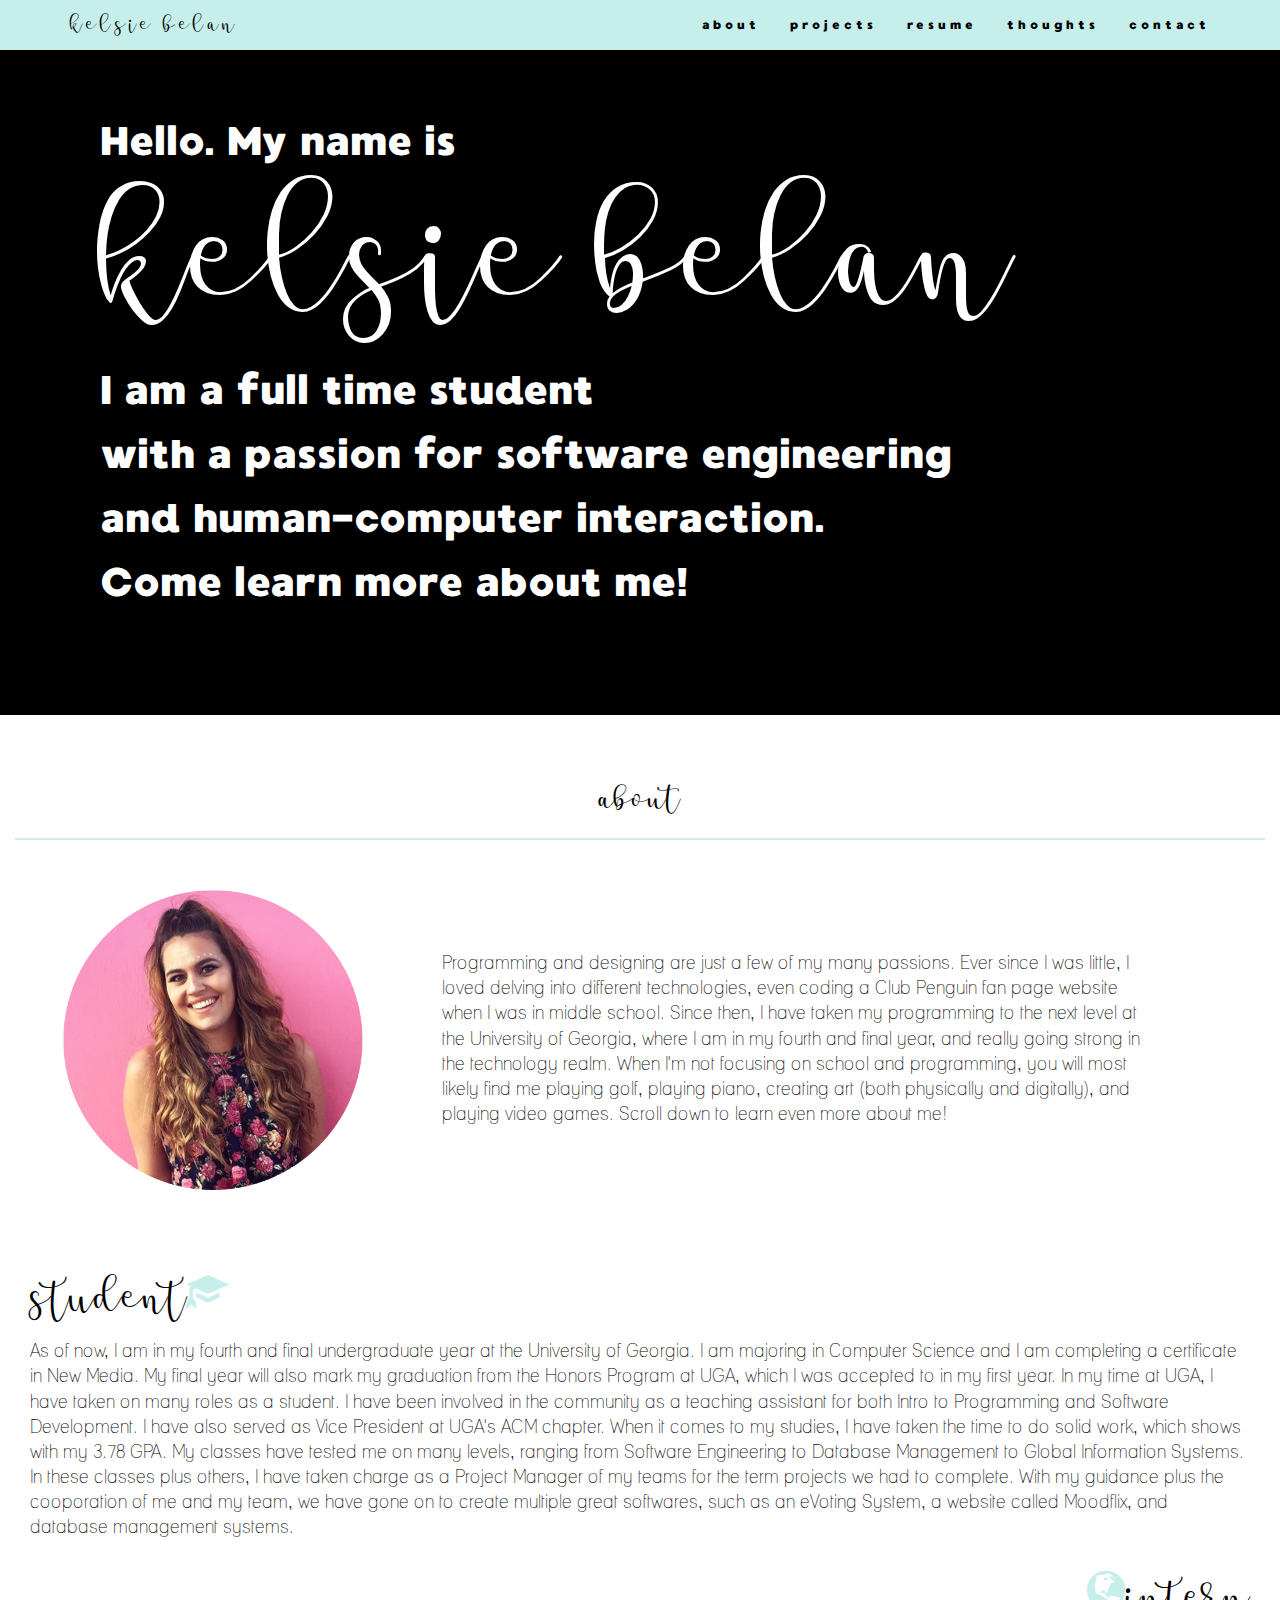
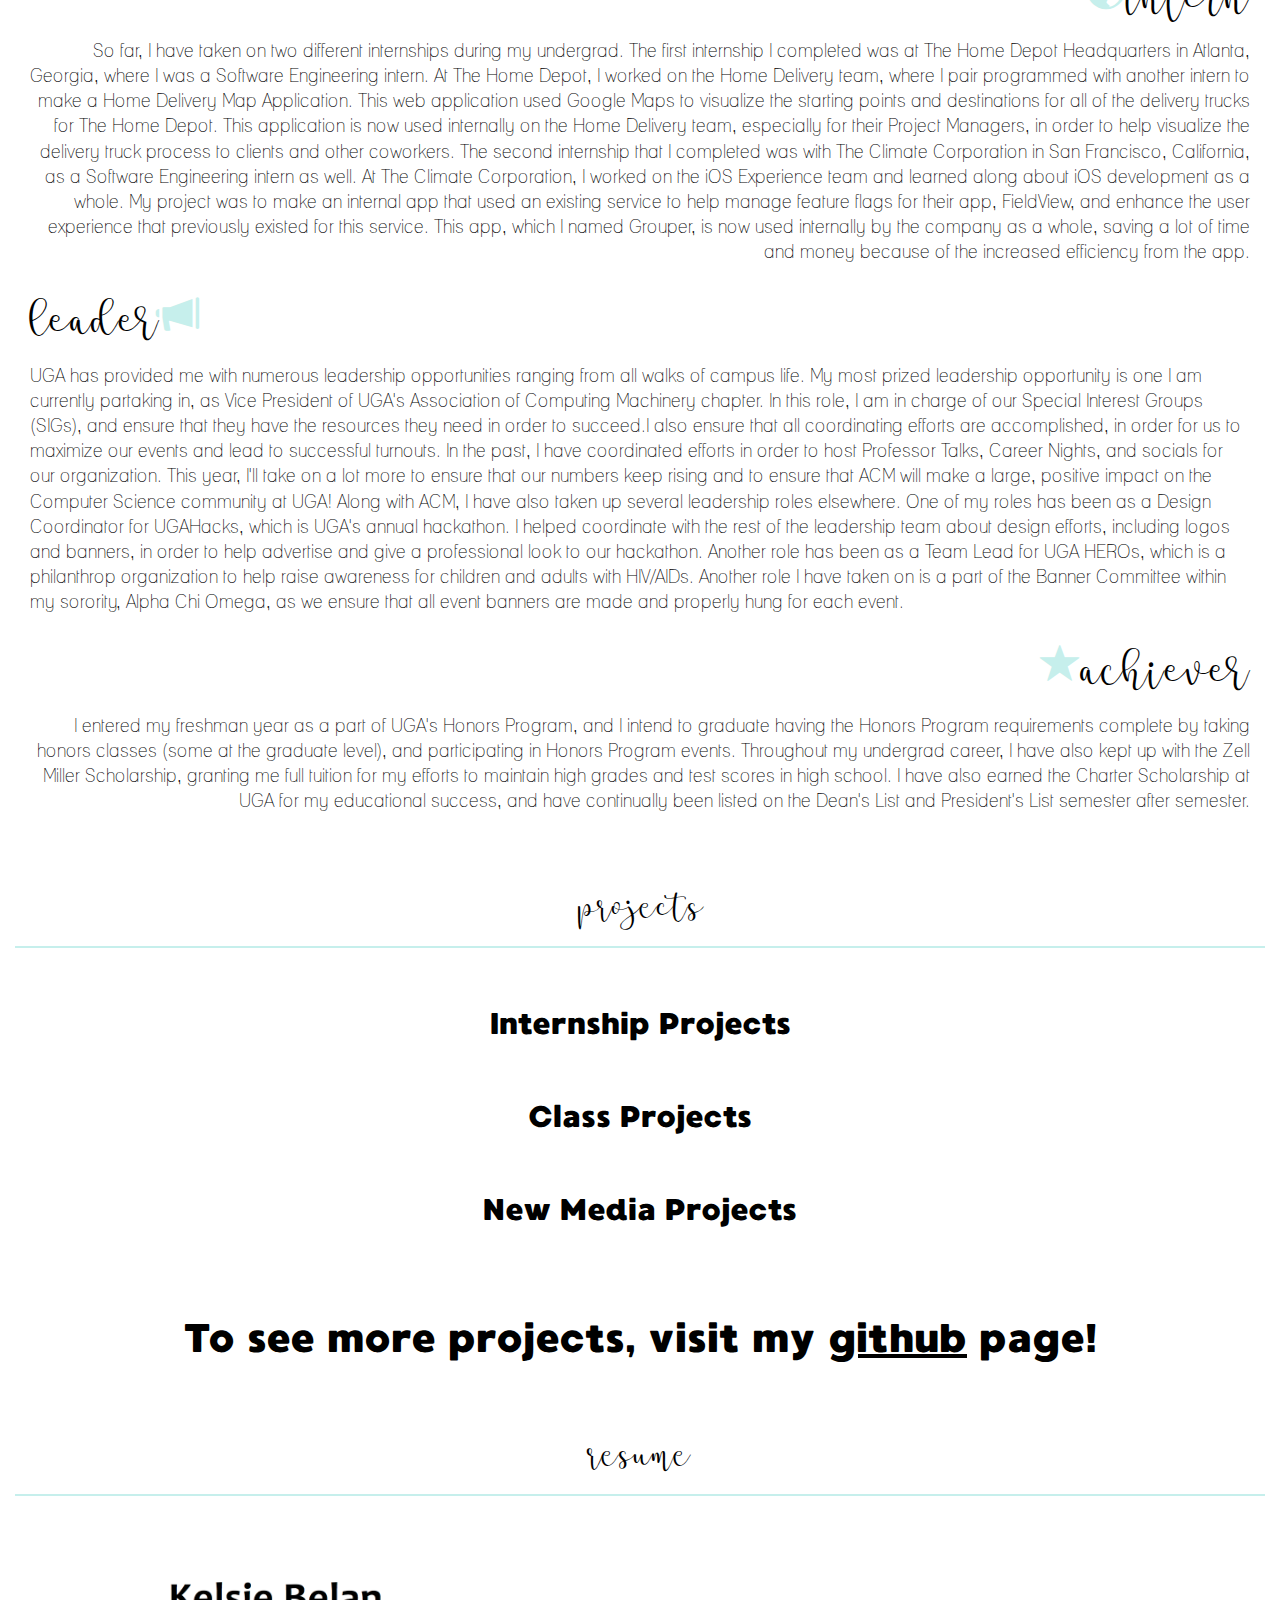
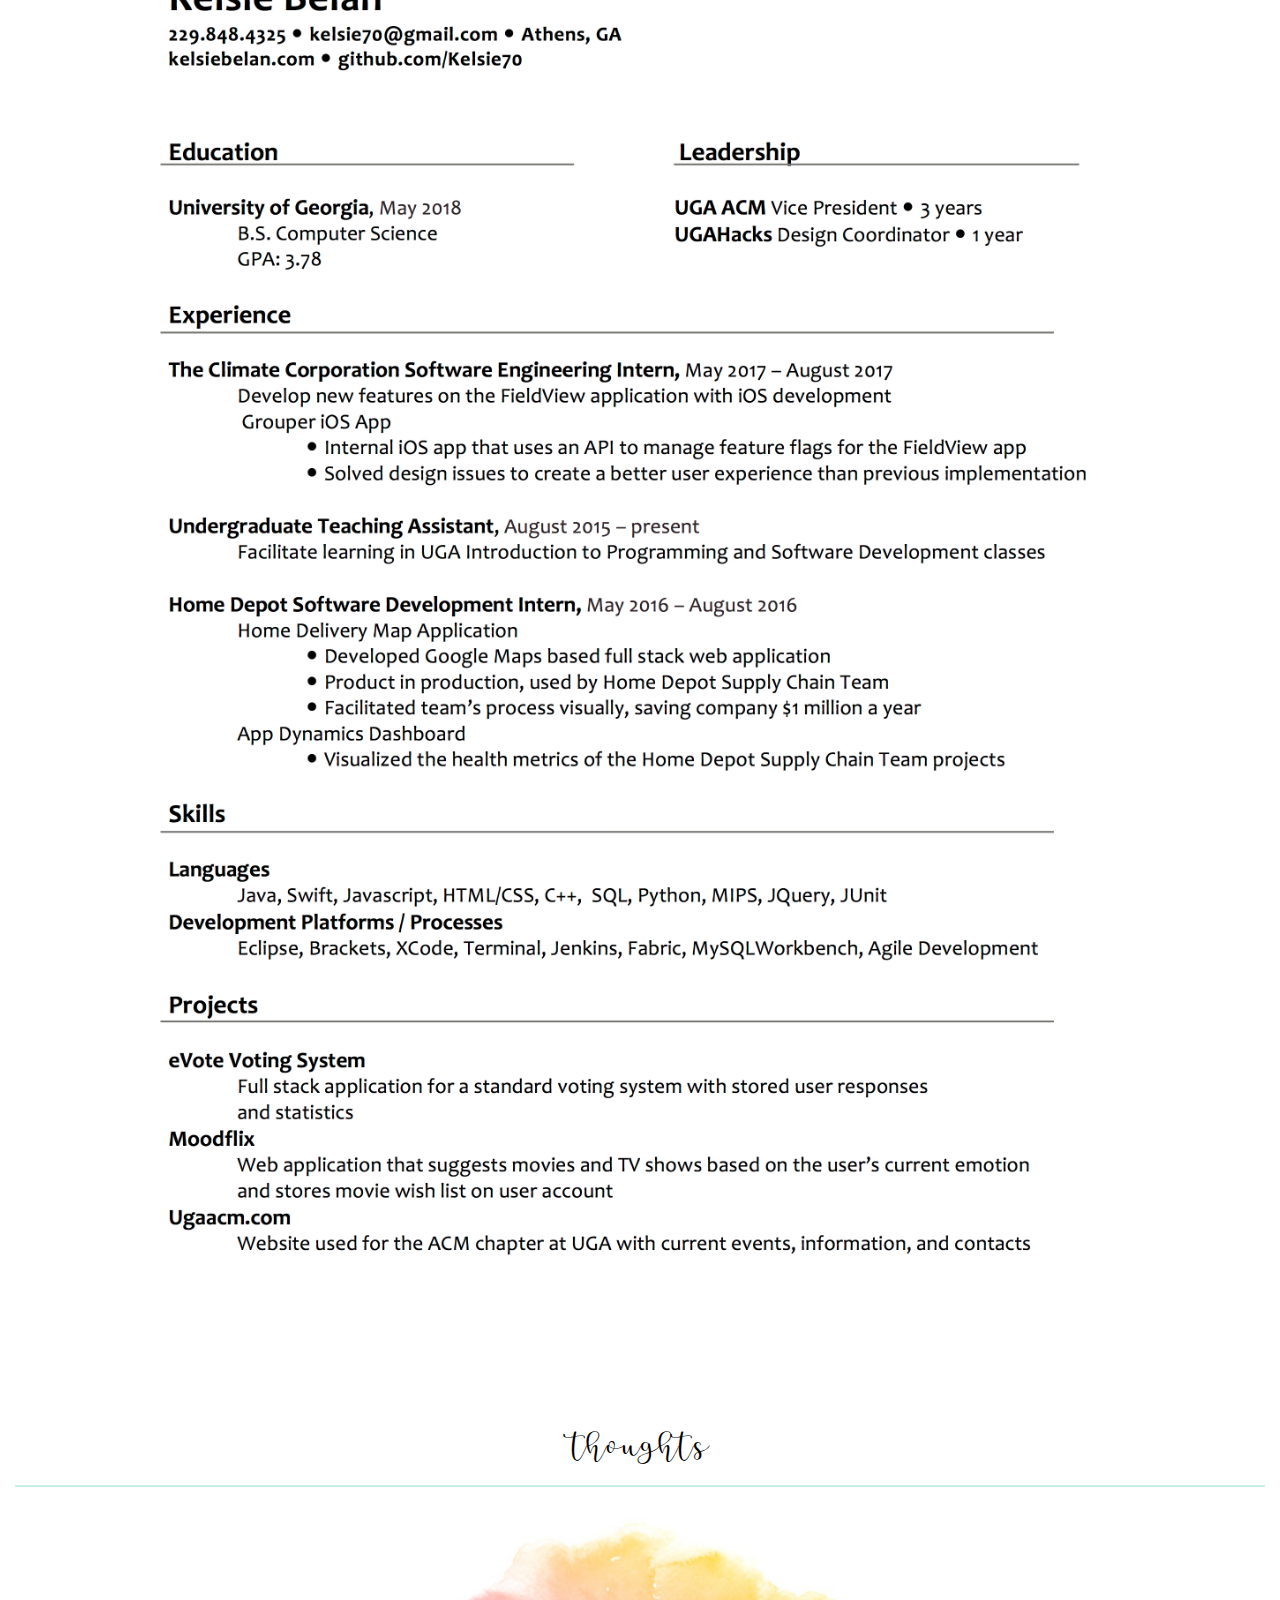
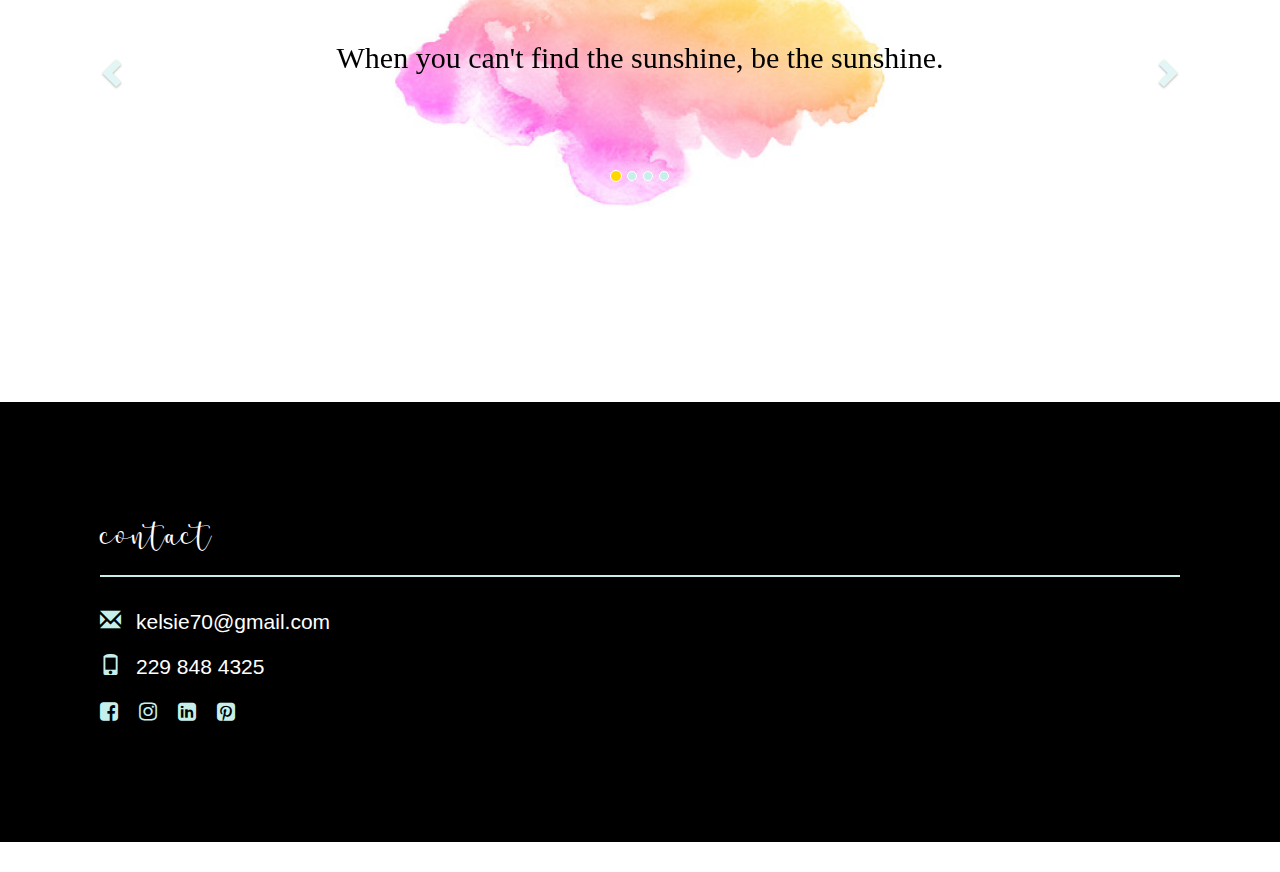
==== index.html @ 8c42f1e5 "updated website with new media info and new fonts" ====
<!DOCTYPE html>
<html lang="en">
    
<head>
    <title>Kelsie Belan</title>
    <meta charset="utf-8">
    <meta name="viewport" content="width=device-width, initial-scale=1">
    <link rel="stylesheet" href="https://maxcdn.bootstrapcdn.com/bootstrap/3.3.7/css/bootstrap.min.css">
    <link rel="stylesheet" type="text/css" href="style.css">
    <script src="https://ajax.googleapis.com/ajax/libs/jquery/1.12.4/jquery.min.js"></script>
    <script src="https://maxcdn.bootstrapcdn.com/bootstrap/3.3.7/js/bootstrap.min.js"></script>
    <link rel="stylesheet" href="https://cdnjs.cloudflare.com/ajax/libs/font-awesome/4.7.0/css/font-awesome.min.css">

</head>
    
<body id="myPage" data-spy="scroll" data-target=".navbar" data-offset="60">
     
<nav class="navbar navbar-default navbar-fixed-top">
  <div class="container">
    <div class="navbar-header">
      <button type="button" class="navbar-toggle" data-toggle="collapse" data-target="#myNavbar">
        <span class="icon-bar"></span>
        <span class="icon-bar"></span>
        <span class="icon-bar"></span> 
      </button>
      <a class="navbar-brand" href="#">Kelsie Belan</a>
    </div>
    <div class="collapse navbar-collapse" id="myNavbar">
      <ul class="nav navbar-nav navbar-right">
        <li><a href="#about">about</a></li>
        <li><a href="#projects">projects</a></li>
        <li><a href="#resume">resume</a></li>
        <li><a href="#thoughts">thoughts</a></li>
        <li><a href="#contact">contact</a></li>
      </ul>
    </div>
  </div>
</nav>

<div class="jumbotron slideanim">
    <h3>Hello. My name is</h3>
    <h1><span class="stea-name">Kelsie Belan</span></h1>
    <h3>I am a full time student</h3> 
    <h3>with a passion for <span class="gold-ani">software engineering</span></h3>
    <h3>and <span class="gold-ani">human-computer interaction.</span></h3>
    <h3>Come learn more about me!</h3>
</div>
    
    
<div id="about" class="container-fluid text-center">
  <h2>ABOUT</h2>
  <br>
    <div class="row">
        <div class="col-sm-4">
            <img src="kelsiecircle.png" style="width:300px;height:300px;">
        </div>
        <div class="col-sm-7 about" style="padding-top: 50px;">
            <h4>Programming and designing are just a few of my many passions. Ever since I was little, I loved delving into different technologies, even coding a Club Penguin fan page 
            website when I was in middle school. Since then, I have taken my programming to the next
            level at the University of Georgia, where I am in my fourth and final year, and really
            going strong in the technology realm. When I'm not focusing on school and programming, you
            will most likely find me playing golf, playing piano, creating art (both physically and
            digitally), and playing video games. Scroll down to learn even more about me!</h4>
        </div>
    </div>
    
    <br><br><br>
    
  <div class="row">
      <div class="about-titlel">student<span class="glyphicon glyphicon-education about-icon"></span></div>
        <div class="paddingl"><h4>As of now, I am in my fourth and final undergraduate year at the University of Georgia. I am majoring in Computer Science and I am completing a certificate in New Media. My final year will also mark my graduation from the Honors Program at UGA, which I was accepted to in my first year. In my time at UGA, I have taken on many roles as a student. I have been involved in the community as a teaching assistant for both Intro to Programming and Software Development. I have also served as Vice President at UGA's ACM chapter. When it comes to my studies, I have taken the time to do solid work, which shows with my 3.78 GPA. My classes have tested me on many levels, ranging from Software Engineering to Database Management to Global Information Systems. In these classes plus others, I have taken charge as a Project Manager of my teams for the term projects we had to complete. With my guidance plus the cooporation of me and my team, we have gone on to create multiple great softwares, such as an eVoting System, a website called Moodflix, and database management systems.</h4></div>
    </div>
    
    <div class="row">
      <div class="about-titler"><span class="glyphicon glyphicon-globe about-icon"></span>intern</div>
        <div class="paddingr"><h4>So far, I have taken on two different internships during my undergrad. The first internship I completed was at The Home Depot Headquarters in Atlanta, Georgia, where I was a Software Engineering intern. At The Home Depot, I worked on the Home Delivery team, where I pair programmed with another intern to make a Home Delivery Map Application. This web application used Google Maps to visualize the starting points and destinations for all of the delivery trucks for The Home Depot. This application is now used internally on the Home Delivery team, especially for their Project Managers, in order to help visualize the delivery truck process to clients and other coworkers.
        The second internship that I completed was with The Climate Corporation in San Francisco, California, as a Software Engineering intern as well. At The Climate Corporation, I worked on the iOS Experience team and learned along about iOS development as a whole. My project was to make an internal app that used an existing service to help manage feature flags for their app, FieldView, and enhance the user experience that previously existed for this service. This app, which I named Grouper, is now used internally by the company as a whole, saving a lot of time and money because of the increased efficiency from the app.</h4></div>
    </div>
    
    <div class="row">
      <div class="about-titlel">leader<span class="glyphicon glyphicon-bullhorn about-icon"></span></div>
        <div class="paddingl"><h4>UGA has provided me with numerous leadership opportunities ranging from all walks of campus life. My most prized leadership opportunity is one I am currently partaking in, as Vice President of UGA's Association of Computing Machinery chapter. In this role, I am in charge of our Special Interest Groups (SIGs), and ensure that they have the resources they need in order to succeed.I also ensure that all coordinating efforts are accomplished, in order for us to maximize our events and lead to successful turnouts. In the past, I have coordinated efforts in order to host Professor Talks, Career Nights, and socials for our organization. This year, I'll take on a lot more to ensure that our numbers keep rising and to ensure that ACM will make a large, positive impact on the Computer Science community at UGA! Along with ACM, I have also taken up several leadership roles elsewhere. One of my roles has been as a Design Coordinator for UGAHacks, which is UGA's annual hackathon. I helped coordinate with the rest of the leadership team about design efforts, including logos and banners, in order to help advertise and give a professional look to our hackathon. Another role has been as a Team Lead for UGA HEROs, which is a philanthrop organization to help raise awareness for children and adults with HIV/AIDs. Another role I have taken on is a part of the Banner Committee within my sorority, Alpha Chi Omega, as we ensure that all event banners are made and properly hung for each event. </h4></div>
    </div>
    
    <div class="row">
      <div class="about-titler"><span class="glyphicon glyphicon-star about-icon"></span>achiever</div>
        <div class="paddingr"><h4>I entered my freshman year as a part of UGA's Honors Program, and I intend to graduate having the Honors Program requirements complete by taking honors classes (some at the graduate level), and participating in Honors Program events. Throughout my undergrad career, I have also kept up with the Zell Miller Scholarship, granting me full tuition for my efforts to maintain high grades and test scores in high school. I have also earned the Charter Scholarship at UGA for my educational success, and have continually been listed on the Dean's List and President's List semester after semester.</h4></div>
    </div>
    
</div>
    
<div id="projects" class = "container-fluid text-center">
    <h2>PROJECTS</h2>
    <br>
    <details>
        <summary>Internship Projects</summary>
        
        <div class="row">
            <div class="col-sm-4">
                <img src="groupercircle.png" style="width:300px;height:300px;">
            </div>
            <div class="col-sm-7 about">
                <h3>Grouper</h3>
                <h4>Grouper is an iOS app I created for my internship at The Climate Corporation. I built this app from scratch using Swift and an internal API used within Climate in order to manage feature flags for Climate's app, FieldView. The purpose of this app was to make it easier to manage feature flags with the implementation of a better user experience. Lots of design decisions were made, and I learned a lot about iOS programming and UX design decisions along the way. At the end of my internship, I was able to run Grouper through Fabric and out to production as a downloadable app. Because of this, Grouper is now used internally by the company in order to more easily manage feature flags, saving time and money because of this more efficent process.</h4>
            </div>
        </div>
        <br><br>
        
        <div class="row">
            <div class="col-sm-4">
                <img src="homedepot.png" style="width:300px;height:300px;">
            </div>
            <div class="col-sm-7 about">
                <h3>Home Delivery Map Application</h3>
                <h4>The Home Delivery Map Application is a web app that I made during my internship at The Home Depot. This web application used Google Maps to visualize the starting points and destinations for all of the delivery trucks for The Home Depot. The visualization allowed users to see the routes that the trucks were taking, as well as more information about the certain routes when the user hovered over the beginning mark, the route line, or the destination pin. The user was also able to filter out the routes using drop down menus at the top of the application in order to see only the routes that they want. This application is now in production and used internally on the Home Delivery team, especially for their Project Managers, in order to help visualize the delivery truck process to clients and other coworkers.</h4>
            </div>
        </div>
        </details>
    <details>
        <summary>Class Projects</summary>
        
        <div class="row">
            <div class="col-sm-4">
                <img src="heartemoji.png" style="width:300px;height:300px;">
            </div>
        <div class="col-sm-7 about">
            <h3>Moodflix</h3>
            <h4>Moodflix is a web application I created in my Global Information Systems class at UGA. Given a team, we were required to complete a term project that involved some sort of crowdsourcing. As a group, we came up with Moodflix. Moodflix allows the user to type in any movie to "Moodify" it, which then returns a percentage of emotions felt by watchers of the movie. For instance, Toy Story 3 may have 40% sad emotions and 50% happy emotions, and less than 5% disgusted emotions, along with other emotions. We took these emotional responses that we obtained and graphed them by their percentage, next to an emoji representing the emotion, in order to present the data in a clean, easily understandable way. In order to accomplish this, we used the Twitter, NYT Movie Reviews, and IBM Watson APIs in order to crowdsource information from tweets and movie reviews relating to the movie, and insert the text into the IBM Watson API that was able to give us feedback on the percentage of emotions felt in response to the movies by real people.</h4></div>
        </div>
        <br><br>
        
        <div class="row">
            <div class="col-sm-4">
                <img src="acmlogo.png" style="width:300px;height:300px;">
            </div>
            <div class="col-sm-7 about">
                <h3><a href="http://ugaacm.com/" class="link-ani">UGAACM.com</a></h3>
                <h4>As a part of my leadership with the Associaton of Computing Machinery at UGA, I took it upon myself to create a website for our chapter in order for students to have easy access to all of our events. On this website, a student would be able to see our upcoming events on the calendar, subscribe to our email, see when our Special Interest Groups meet, and more!</h4>
            </div>
        </div>
        <br><br>
        <div class="row">
            <div class="col-sm-4">
                <img src="votingcircle.png" style="width:300px;height:300px;">
            </div>
            <div class="col-sm-7 about">
                <h3>eVote System</h3>
                <h4>In my Software Engineering class, our term project was to create an eVote System that utilized a number of Computer Science concepts: servlets, databases, cookies, and more. Our system was designed to allow a user to sign up as either a voter or an elections officer (with the right credentials), and keep track of each user and their persisting data. A voter was allowed to create and log into his or her account, and see the upcoming polls and elections, and which ones they were allowed to vote on, given the date and their zip code. If these fell in order, the voter was allowed to vote on the given ballot, and see real-time results from every voter who voted on the ballot. As for the elections officers, the system was designed to allow them to log in and create ballots, including polls and elections, and set the date they want the ballot to start and finish, as well as what zip code the ballot will be available for. This information was designed to be updated in real time, so when the elections officer finishes creating the ballot, the voter can see the upcoming ballot on their end.</h4></div>
        </div>
    </details>
    <details>
        <summary>New Media Projects</summary>
        
        <div class="row">
            <div class="col-sm-4">
                <img src="thegeorgiaway.png" style="width:300px;height:300px;">
            </div>
            <div class="col-sm-7 about">
                <h3>The Georgia Way</h3>
                <h4>In my New Media Capstone class, I formed a team with four of my peers, and were assigned a client: The UGA Athletic Association. The UGAAA wanted an app that would encapsulate the mission of The Georgia Way. This mission is the opportunity to provide resources and information to past, present, and future collegiate athletes to prepare them for a life after athletics. The Georgia Way app is a multipurpose platform designed for student athletes to connect with alumni through The Georgia Way Network, access academic resources through opportunity forms and tutoring sign-ups, and more. Find out more at <a href="http://thegeorgiaway.mynmi.net">thegeorgiaway.mynmi.net</a>!</h4></div>
        </div>
        <br><br>
        <div class="row">
            <div class="col-sm-4">
                <img src="lazyday.png" style="width:300px;height:300px;">
            </div>
            <div class="col-sm-7 about">
                <h3>Lazy Day App</h3>
                <h4>In my Rich Media Production class, I designed an app called Lazy Day. This app allows users to find ideas to plan around having a lazy day. This includes resources to find movies to watch, food delivery services, Pinterest ideas, and shopping. Find out more <a href="https://www.youtube.com/watch?v=9IfYgPBlFjc">here</a>!</h4></div>
        </div>
    </details>
    
    
    
    <br><br>
    <h3>To see more projects, visit my <a href="https://github.com/Kelsie70" class="link-ani">github</a> page!</h3>
</div>
    
<div id="resume" class= "container-fluid text-center">
    <h2>RESUME</h2>
    <img src="resume.png" style="width:90%;">
</div>
    
<div id="thoughts" class = "container-fluid text-center">
    <h2>THOUGHTS</h2>
   <div id="text-carousel" class="carousel slide" data-ride="carousel">
    
    <div class="row">
        <div class="col-xs-offset-3 col-xs-6">
            <div class="carousel-inner">
                <div class="item active">
                    <div class="carousel-content">
                        <div>
                            <p>When you can't find the sunshine, be the sunshine.</p>
                        </div>
                    </div>
                </div>
                <div class="item">
                    <div class="carousel-content">
                        <div>
                            <p>Be silly. Be honest. Be kind.</p>
                            <p>- Raplh Waldo Emerson</p>
                        </div>
                    </div>
                </div>
                <div class="item">
                    <div class="carousel-content">
                        <div>         
                            <p>Do something today that your future self will thank you for.</p>
                        </div>
                    </div>
                </div>
                <div class="item">
                    <div class="carousel-content">
                        <div>    
                            <p>Do it with passion</p>
                            <p>or not at all.</p>
                        </div>
                    </div>
                </div>
            </div>
        </div>
    </div>
       
    <a class="left carousel-control" href="#text-carousel" data-slide="prev">
    <span class="glyphicon glyphicon-chevron-left"></span>
  </a>
 <a class="right carousel-control" href="#text-carousel" data-slide="next">
    <span class="glyphicon glyphicon-chevron-right"></span>
  </a>
<ol class="carousel-indicators">
    <li data-target="#text-carousel" data-slide-to="0" class="active"></li>
    <li data-target="#text-carousel" data-slide-to="1"></li>
    <li data-target="#text-carousel" data-slide-to="2"></li>
    <li data-target="#text-carousel" data-slide-to="2"></li>
  </ol>
</div>
</div>

  <!-- SnapWidget -->
    <div style="text-align: center">
<script src="https://snapwidget.com/js/snapwidget.js"></script>
<iframe src="https://snapwidget.com/embed/427097" class="snapwidget-widget" allowTransparency="true" frameborder="0" scrolling="no" style="border:none; overflow:hidden; width:80%;"></iframe>
        </div>
    
<div id="contact" class = "jumbotron">
    
    <h2>CONTACT</h2>
    <br>
    <p><span class="glyphicon glyphicon-envelope contact-icon"></span>kelsie70@gmail.com</p>
    <p><span class="glyphicon glyphicon glyphicon-phone contact-icon"></span>229 848 4325</p>
    <p><a href="https://www.facebook.com/kelsie.belan"><span class="fa fa-facebook-square contact-icon" ></span></a>
        <a href="https://www.instagram.com/kelsiebelan/"><span class="fa fa-instagram contact-icon"></span></a>
        <a href="https://www.linkedin.com/in/kelsiebelan/"><span class="fa fa-linkedin-square contact-icon"></span></a>
        <a href="https://www.pinterest.com/kelsie70/"><span class="fa fa-pinterest-square contact-icon"></span></a>
    </p>
    
</div>

</body>
</html>

<script>
$(document).ready(function(){
  // Add smooth scrolling to all links in navbar + footer link
  $(".navbar a, footer a[href='#myPage']").on('click', function(event) {

   // Make sure this.hash has a value before overriding default behavior
  if (this.hash !== "") {

    // Prevent default anchor click behavior
    event.preventDefault();

    // Store hash
    var hash = this.hash;

    // Using jQuery's animate() method to add smooth page scroll
    // The optional number (900) specifies the number of milliseconds it takes to scroll to the specified area
    $('html, body').animate({
      scrollTop: $(hash).offset().top
    }, 900, function(){

      // Add hash (#) to URL when done scrolling (default click behavior)
      window.location.hash = hash;
      });
    } // End if
  });
});
    
 $("span.stea-name").hover(function(){
                $(this).css({"color":"gold"});
               }, 
				
               function () {
                  $(this).css({"color":"white"});
               });
    
    $("span.gold-ani").hover(function(){
                $(this).css({"color":"gold"});
               }, 
				
               function () {
                  $(this).css({"color":"white"});
               });
    
    $("a.link-ani").hover(function(){
                $(this).css({"color":"gold"});
               }, 
				
               function () {
                  $(this).css({"color":"black"});
               });
    
    $("span.contact-icon").hover(function(){
                $(this).css({"color":"gold"});
               }, 
				
               function () {
                  $(this).css({"color":"#c6efec"});
               });
    
    $("span.glyphicon").hover(function(){
                $(this).css({"color":"gold"});
               }, 
				
               function () {
                  $(this).css({"color":"#c6efec"});
               });
</script>
---- style.css ----
h1 {
    font-family: Stea;
}

.stea-name {
    font-size: 150px;
}

.link-ani {
    color: black;
    text-decoration: underline;
}

.about {
    text-align: left;
    line-height: 1.8;
}

.about-titlel {
    font-family: Stea;
    font-size: 40px;
    text-align: left;
    padding-left: 30px;
}

.paddingl {
    padding-left:30px;
    padding-right:30px;
    text-align:left;
}

.about-titler {
    font-family: Stea;
    font-size: 40px;
    text-align: right;
    padding-right: 30px;
}

.paddingr {
    padding-left:30px;
    padding-right:30px;
    text-align:right;
}

h2 {
    font-family: Stea;
    border-bottom: 2px solid #c6efec;
    padding-bottom: 20px;
}

h3 {
    font-family: WaffleSoft;
    font-size: 40px;
}

h4 {
    font-family: LANENAR_;
    line-height: 1.4;
}

h5 {
    font-family: WaffleSoft;
}

@font-face {
    font-family: Stea;
    src: url('Stea Font.otf');
}

@font-face {
    font-family: WaffleSoft;
    src: url('WaffleSoft.otf');
}

@font-face {
    font-family: LANENAR_;
    src: url('LANENAR_.ttf')
}

.navbar-brand {
    font-family: Stea;
    font-size: 20px;
}

.jumbotron {
    background-color: black;
    color: white;
    padding: 100px;
}

.container-fluid {
    background-color: white;
    color: black;
    margin-top: -30px;
    padding-top: 50px;
    padding-bottom: 30px;
}

.row {
    padding-top: 20px;
}

.glyphicon {
    color: #c6efec;
}

.glyphicon-plus-sign {
    font-size: 150px;
    color: #c6efec;
}

.contact-icon {
    margin-right: 15px;
    color: #c6efec;
}

.about-icon {
    
}

.navbar {
    margin-bottom: 0;
    background-color: #c6efec;
    z-index: 9999;
    border: 0;
    font-size: 12px !important;
    line-height: 1.42857143 !important;
    letter-spacing: 4px;
    border-radius: 0;
    color: white
}

.navbar li a, .navbar .navbar-brand {
    color: black !important;
}

.navbar-nav li a:hover, .navbar-nav li.active a {
    color: gold !important;
    background-color: black !important;
}

.navbar-default .navbar-toggle {
    border-color: transparent;
    color: black !important;
}

.navbar-right {
    font-family: WaffleSoft;
}

.carousel-content {
    color: black;
    font-family: cursive;
    font-size: 30px;
    display:inline;
    align-items:center;
    background-color: transparent;
}

.carousel-control.left, .carousel-control.right {
    background-image: none;
}

.carousel-indicators li {
    background-color: #c6efec;
}

.carousel-indicators .active {
    background-color: gold;
}

#text-carousel {
    width: 100%;
    height: 300px;
    padding-top: 100px;
    margin-top: 30px;
    background-image: url(watercolor.jpg);
    background-size: contain;
    background-position: center;
    background-repeat: no-repeat;
}

details summary::-webkit-details-marker {
  color: #c6efec;
  font-size: 100%;
}

summary {
  display: block;
    font-family: WaffleSoft;
    font-size: 30px;
    padding-bottom: 25px;
    padding-top: 25px;
}
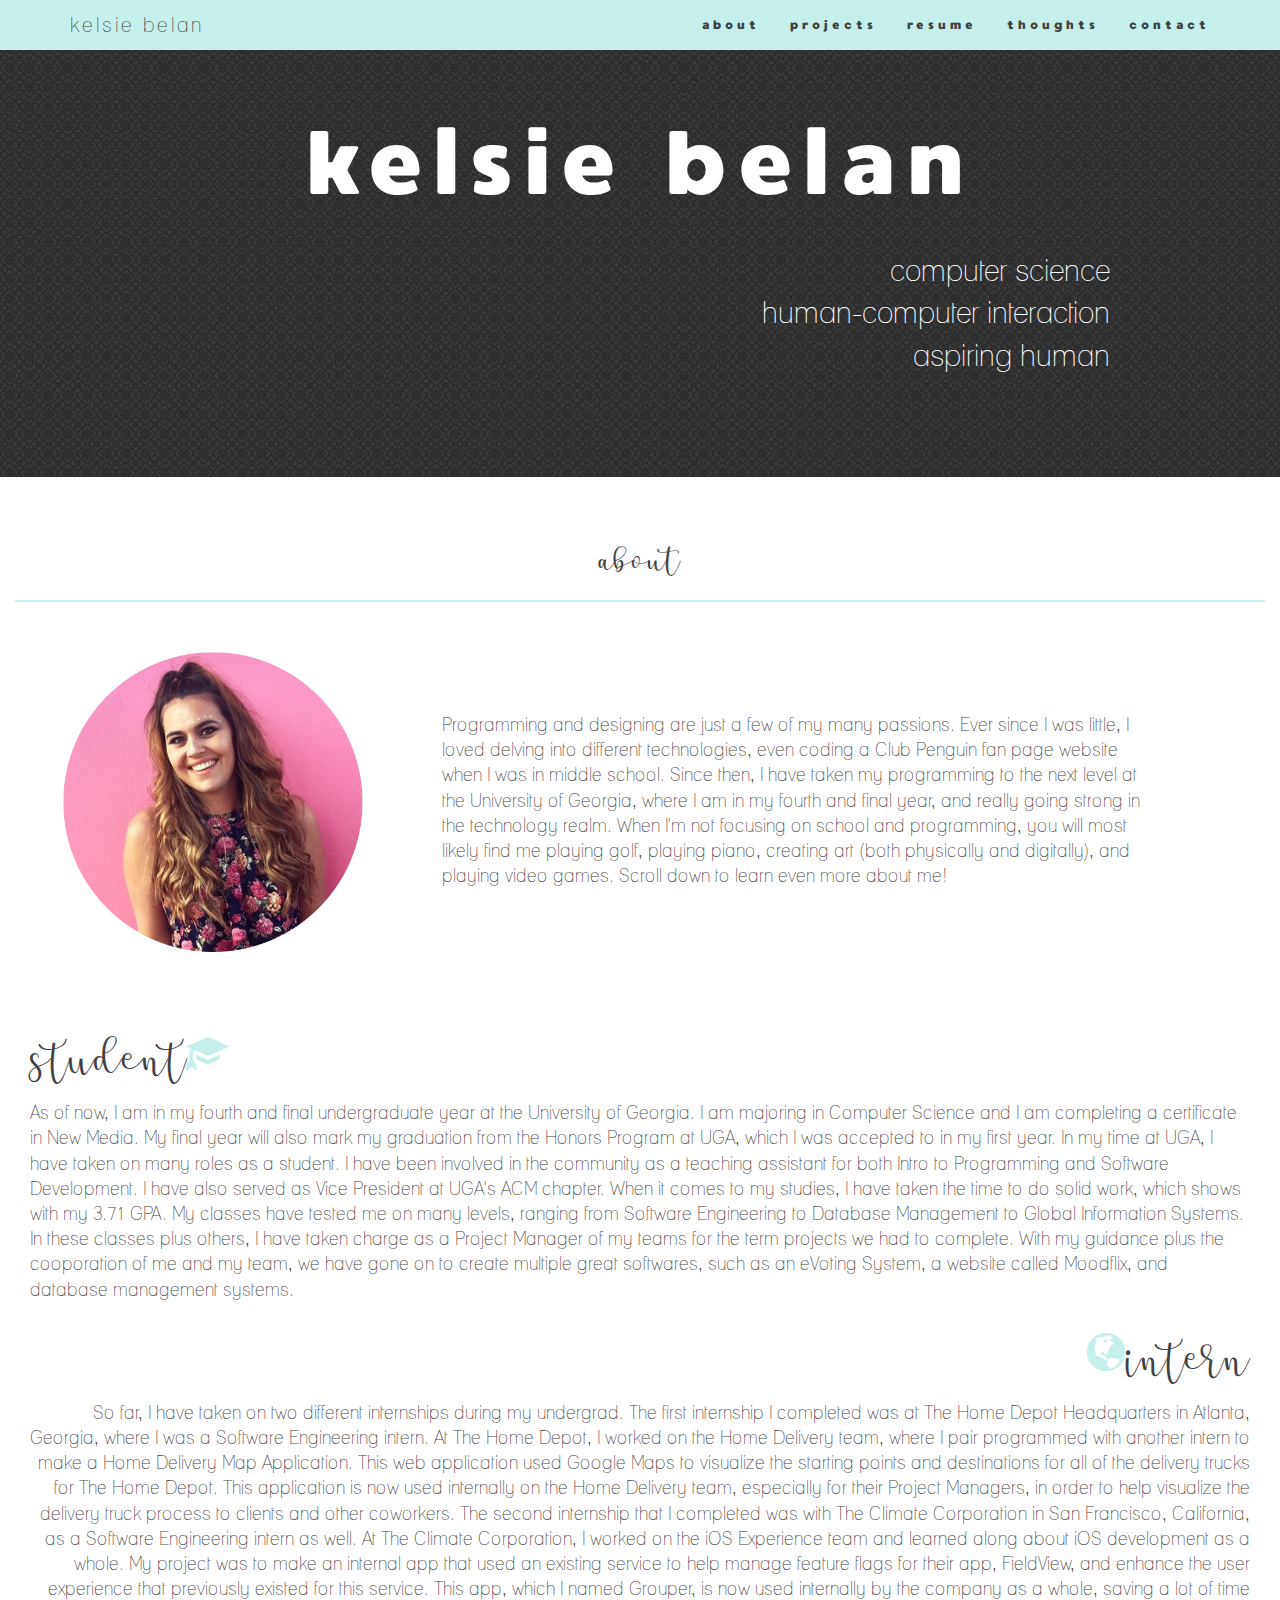
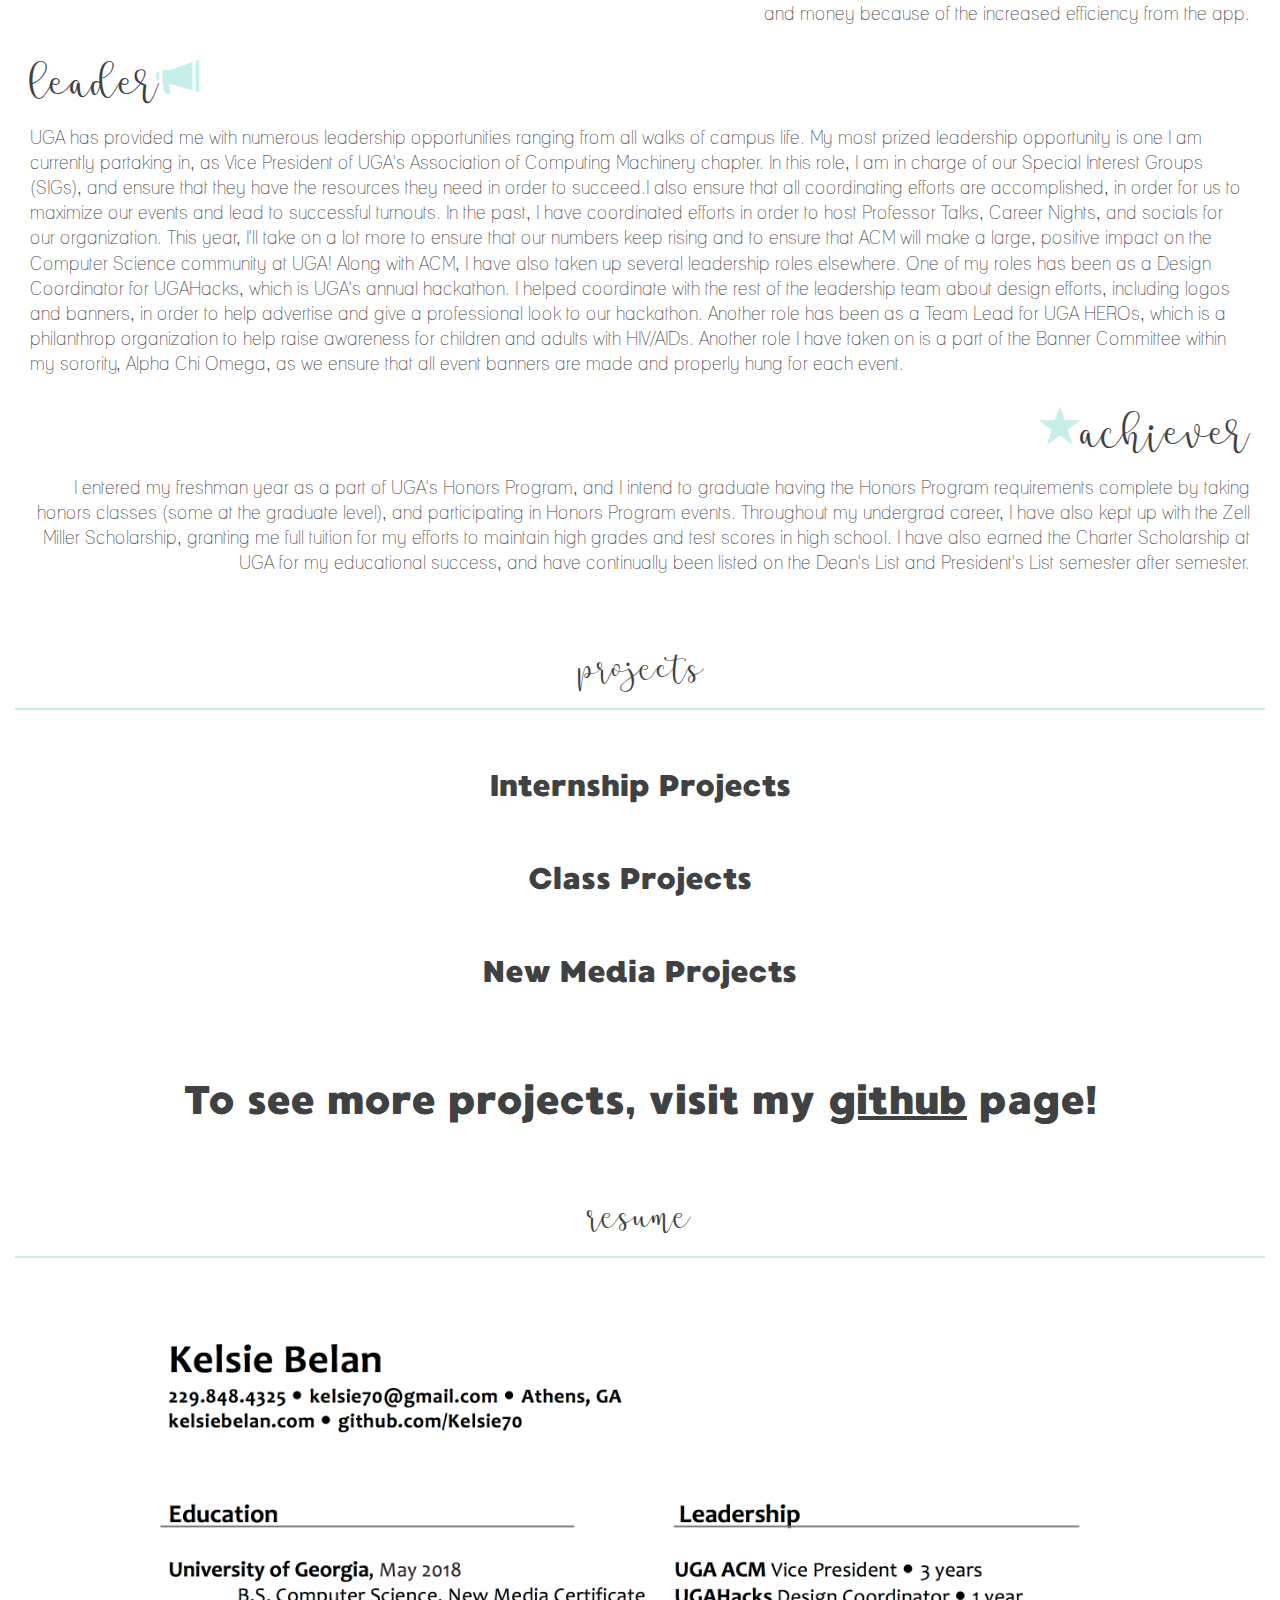
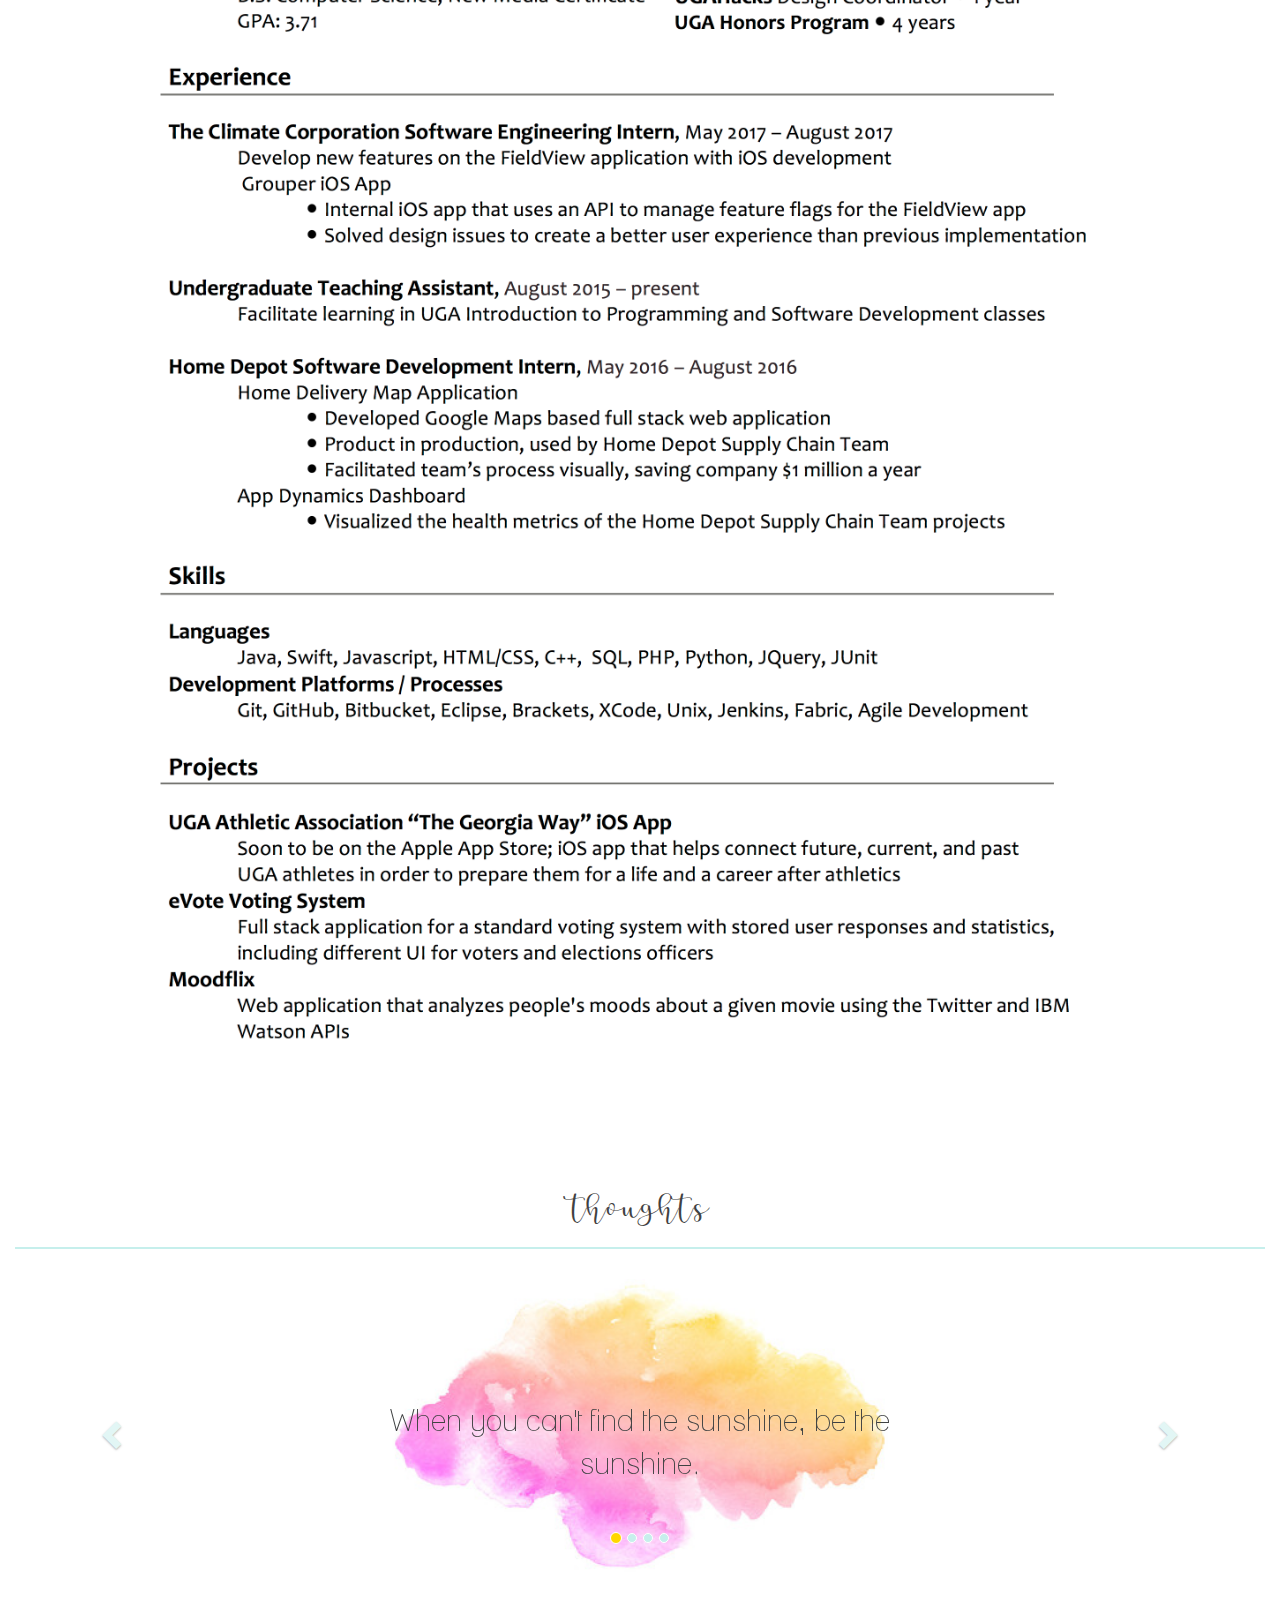
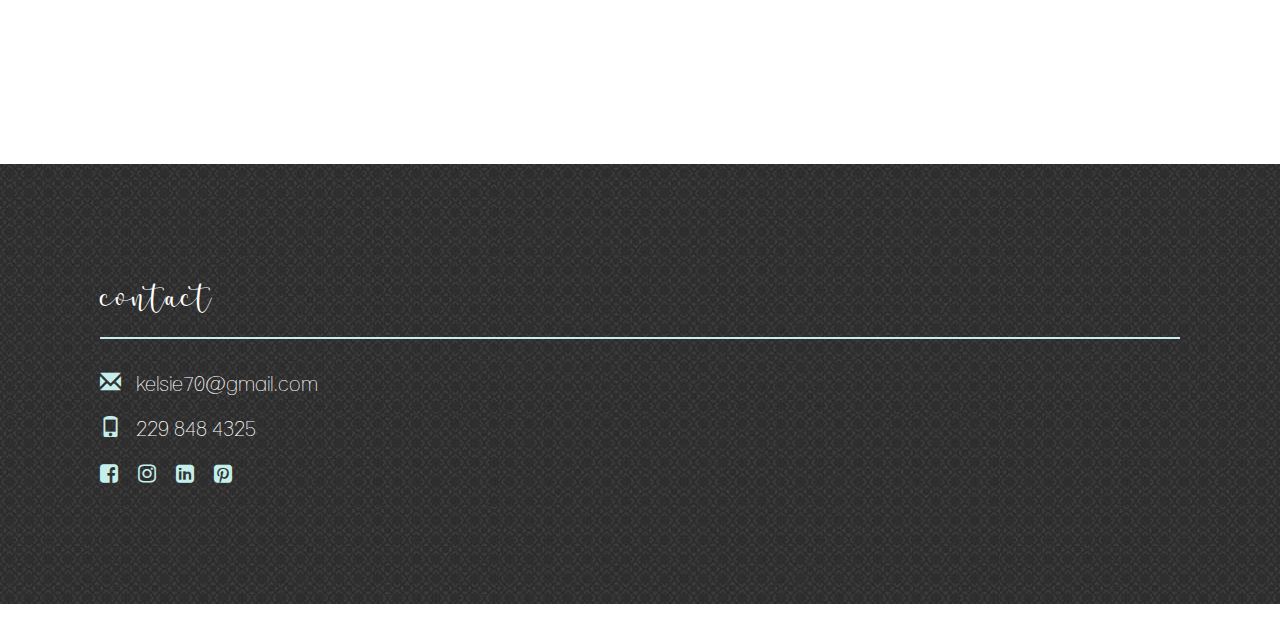
==== commit 00506a5d: "changed title and added tab icon, updated resume" ====
--- a/index.html
+++ b/index.html
@@ -3,6 +3,7 @@
     
 <head>
     <title>Kelsie Belan</title>
+    <link rel="icon" href="tabicon.png">
     <meta charset="utf-8">
     <meta name="viewport" content="width=device-width, initial-scale=1">
     <link rel="stylesheet" href="https://maxcdn.bootstrapcdn.com/bootstrap/3.3.7/css/bootstrap.min.css">
@@ -23,7 +24,7 @@
         <span class="icon-bar"></span>
         <span class="icon-bar"></span> 
       </button>
-      <a class="navbar-brand" href="#">Kelsie Belan</a>
+      <a class="navbar-brand" href="#">kelsie belan</a>
     </div>
     <div class="collapse navbar-collapse" id="myNavbar">
       <ul class="nav navbar-nav navbar-right">
@@ -38,12 +39,18 @@
 </nav>
 
 <div class="jumbotron slideanim">
+    <!--
     <h3>Hello. My name is</h3>
     <h1><span class="stea-name">Kelsie Belan</span></h1>
     <h3>I am a full time student</h3> 
     <h3>with a passion for <span class="gold-ani">software engineering</span></h3>
     <h3>and <span class="gold-ani">human-computer interaction.</span></h3>
-    <h3>Come learn more about me!</h3>
+    <h3>Come learn more about me!</h3>-->
+    <div class="nametitle">kelsie belan</div>
+    <br>
+    <div class="desctitle"><span class="gold-ani">computer science</span></div>
+    <div class="desctitle"><span class="gold-ani">human-computer interaction</span></div>
+    <div class="desctitle"><span class="gold-ani">aspiring human</span></div>
 </div>
     
     
@@ -68,7 +75,7 @@
     
   <div class="row">
       <div class="about-titlel">student<span class="glyphicon glyphicon-education about-icon"></span></div>
-        <div class="paddingl"><h4>As of now, I am in my fourth and final undergraduate year at the University of Georgia. I am majoring in Computer Science and I am completing a certificate in New Media. My final year will also mark my graduation from the Honors Program at UGA, which I was accepted to in my first year. In my time at UGA, I have taken on many roles as a student. I have been involved in the community as a teaching assistant for both Intro to Programming and Software Development. I have also served as Vice President at UGA's ACM chapter. When it comes to my studies, I have taken the time to do solid work, which shows with my 3.78 GPA. My classes have tested me on many levels, ranging from Software Engineering to Database Management to Global Information Systems. In these classes plus others, I have taken charge as a Project Manager of my teams for the term projects we had to complete. With my guidance plus the cooporation of me and my team, we have gone on to create multiple great softwares, such as an eVoting System, a website called Moodflix, and database management systems.</h4></div>
+        <div class="paddingl"><h4>As of now, I am in my fourth and final undergraduate year at the University of Georgia. I am majoring in Computer Science and I am completing a certificate in New Media. My final year will also mark my graduation from the Honors Program at UGA, which I was accepted to in my first year. In my time at UGA, I have taken on many roles as a student. I have been involved in the community as a teaching assistant for both Intro to Programming and Software Development. I have also served as Vice President at UGA's ACM chapter. When it comes to my studies, I have taken the time to do solid work, which shows with my 3.71 GPA. My classes have tested me on many levels, ranging from Software Engineering to Database Management to Global Information Systems. In these classes plus others, I have taken charge as a Project Manager of my teams for the term projects we had to complete. With my guidance plus the cooporation of me and my team, we have gone on to create multiple great softwares, such as an eVoting System, a website called Moodflix, and database management systems.</h4></div>
     </div>
     
     <div class="row">
@@ -178,7 +185,7 @@
     
 <div id="resume" class= "container-fluid text-center">
     <h2>RESUME</h2>
-    <img src="resume.png" style="width:90%;">
+    <img src="kelsiebelanresumeweb.png" style="width:90%;">
 </div>
     
 <div id="thoughts" class = "container-fluid text-center">
--- a/style.css
+++ b/style.css
@@ -1,13 +1,31 @@
 h1 {
     font-family: Stea;
+}
+
+p {
+    font-family: LANENAR_;
 }
 
 .stea-name {
     font-size: 150px;
 }
 
+.nametitle {
+    font-family: WaffleSoft;
+    font-size: 90px;
+    text-align: center;
+    letter-spacing: 10px;
+}
+
+.desctitle {
+    font-family: LANENAR_;
+    font-size: 30px;
+    text-align: right;
+    padding-right: 70px;
+}
+
 .link-ani {
-    color: black;
+    color: #3f4142;
     text-decoration: underline;
 }
 
@@ -77,20 +95,27 @@
     src: url('LANENAR_.ttf')
 }
 
+@font-face {
+    font-family: Anisha;
+    src: url('Anisha Free.otf');
+}
+
 .navbar-brand {
-    font-family: Stea;
+    font-family: LANENAR_;
     font-size: 20px;
+    letter-spacing: 3px;
 }
 
 .jumbotron {
-    background-color: black;
+    background-color: #3f4142;
+    background-image: url("graybackground1.jpg");
     color: white;
     padding: 100px;
 }
 
 .container-fluid {
     background-color: white;
-    color: black;
+    color: #3f4142;
     margin-top: -30px;
     padding-top: 50px;
     padding-bottom: 30px;
@@ -131,17 +156,17 @@
 }
 
 .navbar li a, .navbar .navbar-brand {
-    color: black !important;
+    color: #3f4142 !important;
 }
 
 .navbar-nav li a:hover, .navbar-nav li.active a {
     color: gold !important;
-    background-color: black !important;
+    background-color: #3f4142 !important;
 }
 
 .navbar-default .navbar-toggle {
     border-color: transparent;
-    color: black !important;
+    color: #3f4142 !important;
 }
 
 .navbar-right {
@@ -149,7 +174,7 @@
 }
 
 .carousel-content {
-    color: black;
+    color: #3f4142;
     font-family: cursive;
     font-size: 30px;
     display:inline;
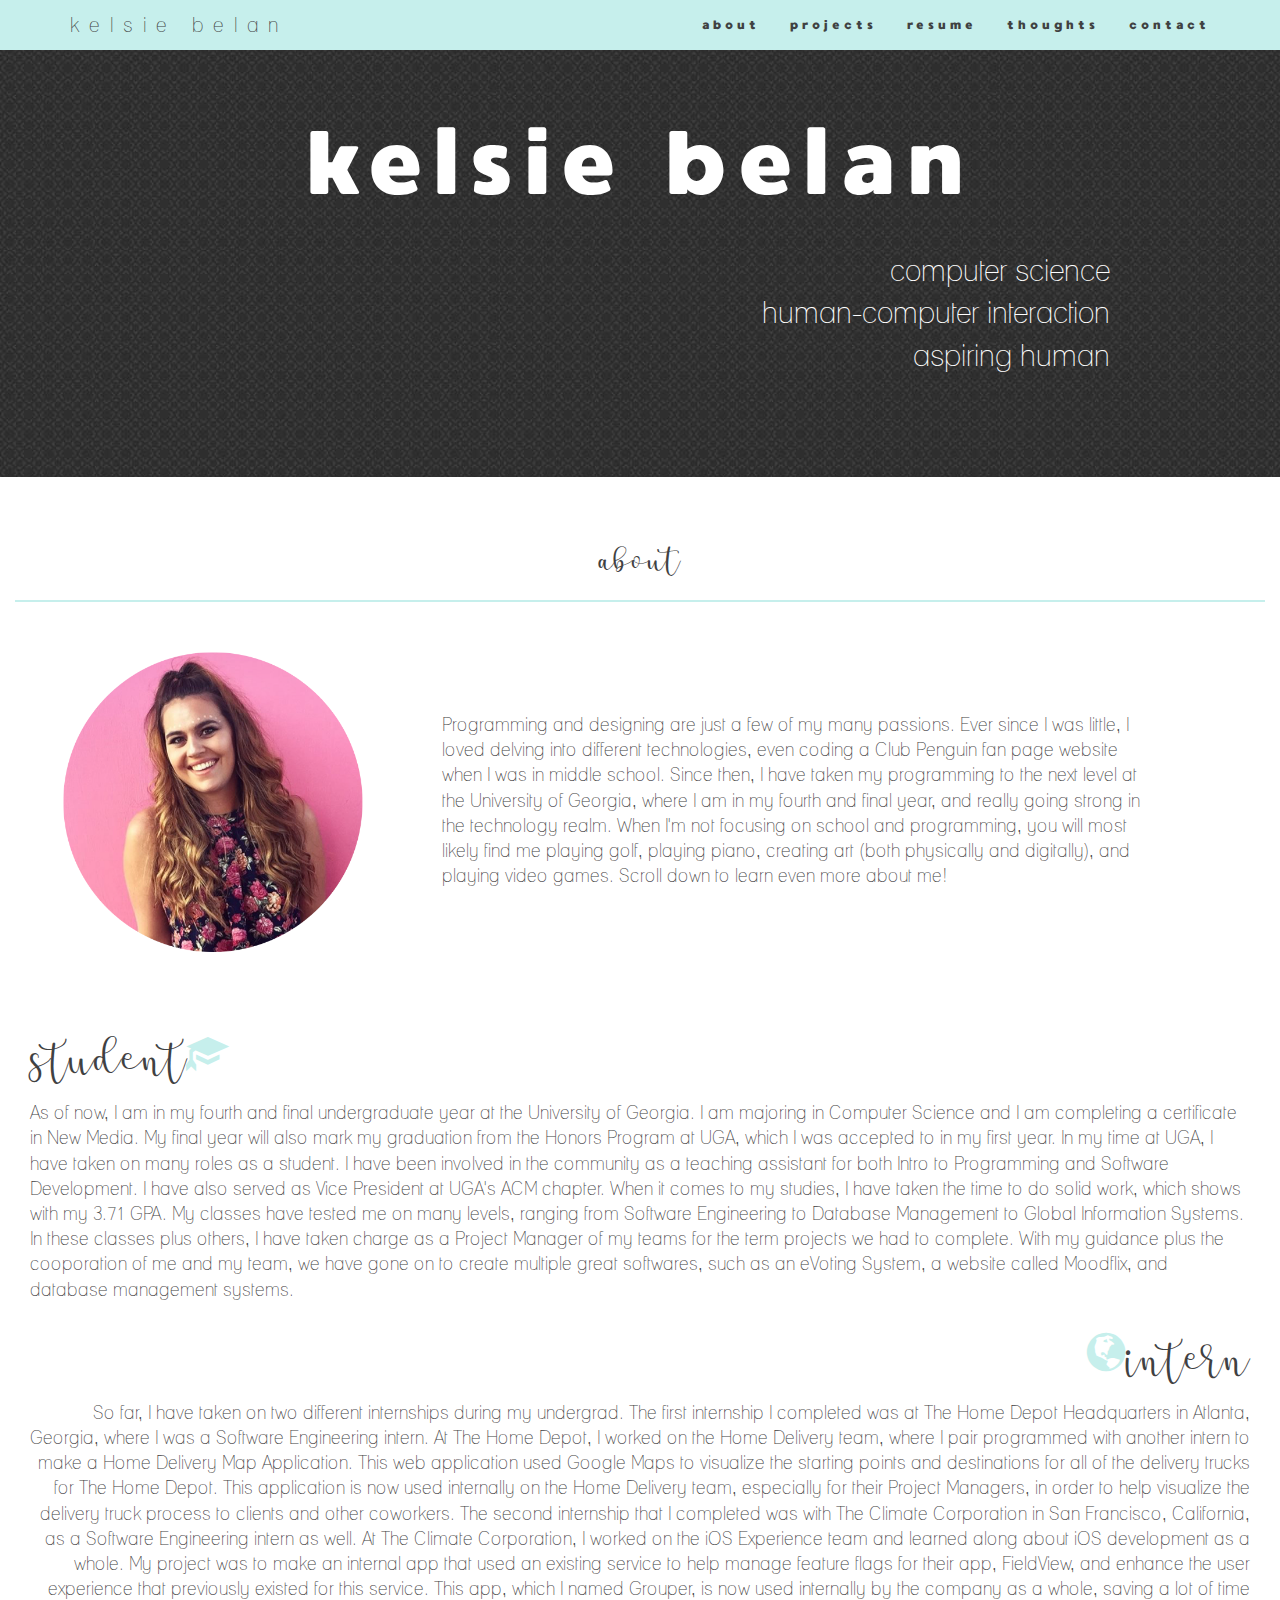
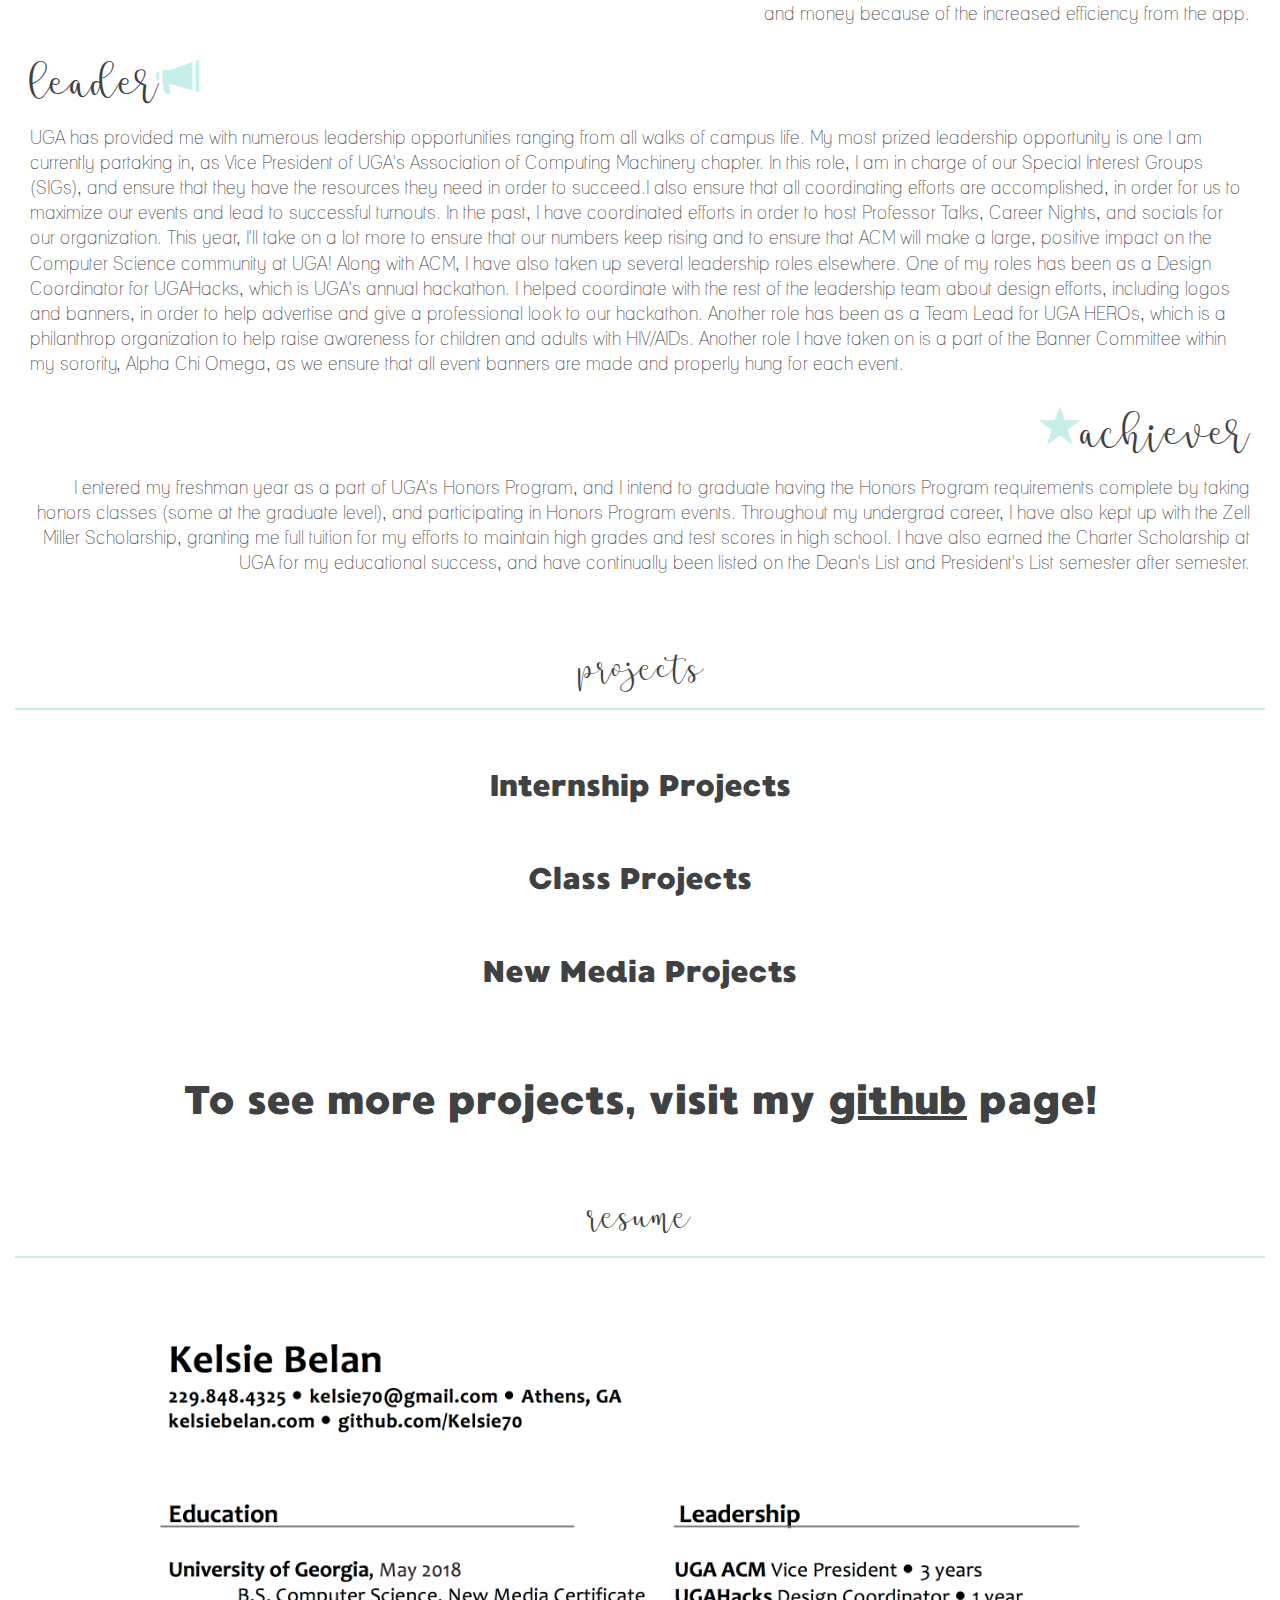
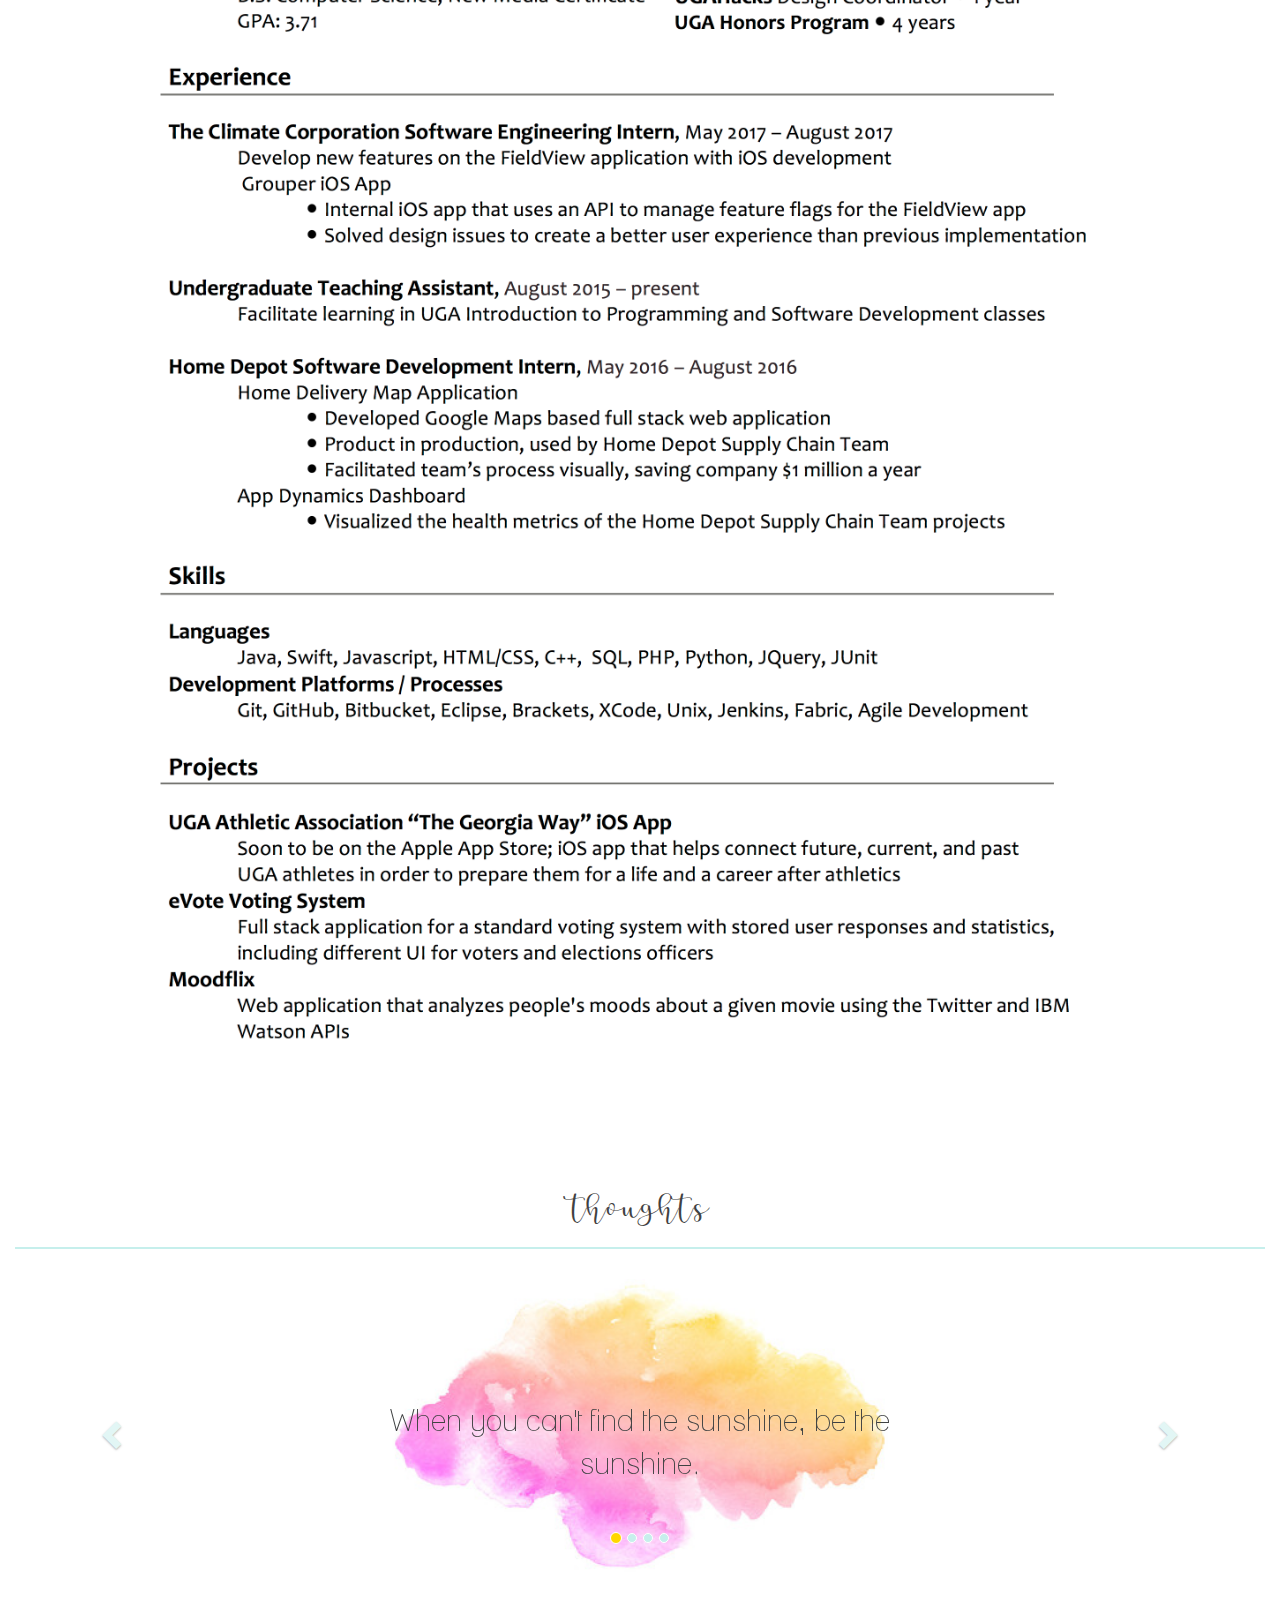
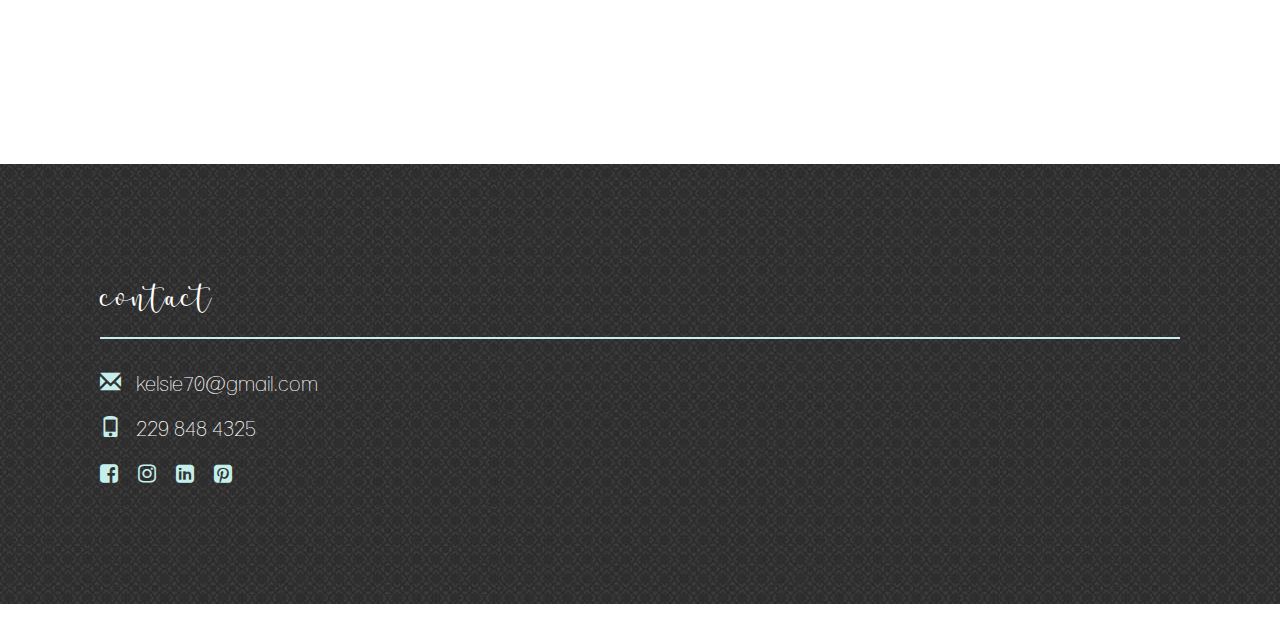
==== commit 115e7332: "added pictures to projects" ====
--- a/index.html
+++ b/index.html
@@ -104,7 +104,7 @@
         
         <div class="row">
             <div class="col-sm-4">
-                <img src="groupercircle.png" style="width:300px;height:300px;">
+                <img src="groupertransparent.png" style="width:300px;height:300px;">
             </div>
             <div class="col-sm-7 about">
                 <h3>Grouper</h3>
@@ -119,6 +119,11 @@
             </div>
             <div class="col-sm-7 about">
                 <h3>Home Delivery Map Application</h3>
+                <br>
+                <img src ="hdu2.png" style="width:90%;height:90%;">
+                <br>
+                <img src ="hdu1.png" style="width:90%;height:90%;">
+                <br>
                 <h4>The Home Delivery Map Application is a web app that I made during my internship at The Home Depot. This web application used Google Maps to visualize the starting points and destinations for all of the delivery trucks for The Home Depot. The visualization allowed users to see the routes that the trucks were taking, as well as more information about the certain routes when the user hovered over the beginning mark, the route line, or the destination pin. The user was also able to filter out the routes using drop down menus at the top of the application in order to see only the routes that they want. This application is now in production and used internally on the Home Delivery team, especially for their Project Managers, in order to help visualize the delivery truck process to clients and other coworkers.</h4>
             </div>
         </div>
@@ -132,6 +137,7 @@
             </div>
         <div class="col-sm-7 about">
             <h3>Moodflix</h3>
+            <img src ="moodflixhome.png" style="width:90%;height:90%;">
             <h4>Moodflix is a web application I created in my Global Information Systems class at UGA. Given a team, we were required to complete a term project that involved some sort of crowdsourcing. As a group, we came up with Moodflix. Moodflix allows the user to type in any movie to "Moodify" it, which then returns a percentage of emotions felt by watchers of the movie. For instance, Toy Story 3 may have 40% sad emotions and 50% happy emotions, and less than 5% disgusted emotions, along with other emotions. We took these emotional responses that we obtained and graphed them by their percentage, next to an emoji representing the emotion, in order to present the data in a clean, easily understandable way. In order to accomplish this, we used the Twitter, NYT Movie Reviews, and IBM Watson APIs in order to crowdsource information from tweets and movie reviews relating to the movie, and insert the text into the IBM Watson API that was able to give us feedback on the percentage of emotions felt in response to the movies by real people.</h4></div>
         </div>
         <br><br>
@@ -142,6 +148,7 @@
             </div>
             <div class="col-sm-7 about">
                 <h3><a href="http://ugaacm.com/" class="link-ani">UGAACM.com</a></h3>
+                <img src ="ugaacmhome.png" style="width:90%;height:90%;">
                 <h4>As a part of my leadership with the Associaton of Computing Machinery at UGA, I took it upon myself to create a website for our chapter in order for students to have easy access to all of our events. On this website, a student would be able to see our upcoming events on the calendar, subscribe to our email, see when our Special Interest Groups meet, and more!</h4>
             </div>
         </div>
@@ -152,6 +159,8 @@
             </div>
             <div class="col-sm-7 about">
                 <h3>eVote System</h3>
+                <img src ="evote1.png" style="width:90%;height:90%;">
+                <img src ="evote2.png" style="width:90%;height:90%;">
                 <h4>In my Software Engineering class, our term project was to create an eVote System that utilized a number of Computer Science concepts: servlets, databases, cookies, and more. Our system was designed to allow a user to sign up as either a voter or an elections officer (with the right credentials), and keep track of each user and their persisting data. A voter was allowed to create and log into his or her account, and see the upcoming polls and elections, and which ones they were allowed to vote on, given the date and their zip code. If these fell in order, the voter was allowed to vote on the given ballot, and see real-time results from every voter who voted on the ballot. As for the elections officers, the system was designed to allow them to log in and create ballots, including polls and elections, and set the date they want the ballot to start and finish, as well as what zip code the ballot will be available for. This information was designed to be updated in real time, so when the elections officer finishes creating the ballot, the voter can see the upcoming ballot on their end.</h4></div>
         </div>
     </details>
@@ -164,6 +173,8 @@
             </div>
             <div class="col-sm-7 about">
                 <h3>The Georgia Way</h3>
+                <img src ="tgw3.png" align="left" style="width:40%;height:40%;">
+                <img src ="CampusTap.PNG" aligh="right" style="width:40%;height:40%;">
                 <h4>In my New Media Capstone class, I formed a team with four of my peers, and were assigned a client: The UGA Athletic Association. The UGAAA wanted an app that would encapsulate the mission of The Georgia Way. This mission is the opportunity to provide resources and information to past, present, and future collegiate athletes to prepare them for a life after athletics. The Georgia Way app is a multipurpose platform designed for student athletes to connect with alumni through The Georgia Way Network, access academic resources through opportunity forms and tutoring sign-ups, and more. Find out more at <a href="http://thegeorgiaway.mynmi.net">thegeorgiaway.mynmi.net</a>!</h4></div>
         </div>
         <br><br>
@@ -173,6 +184,8 @@
             </div>
             <div class="col-sm-7 about">
                 <h3>Lazy Day App</h3>
+                <img src ="lazyday1.png" align="left" style="width:40%;height:40%;">
+                <img src ="lazyday2.PNG" aligh="right" style="width:40%;height:40%;">
                 <h4>In my Rich Media Production class, I designed an app called Lazy Day. This app allows users to find ideas to plan around having a lazy day. This includes resources to find movies to watch, food delivery services, Pinterest ideas, and shopping. Find out more <a href="https://www.youtube.com/watch?v=9IfYgPBlFjc">here</a>!</h4></div>
         </div>
     </details>
--- a/style.css
+++ b/style.css
@@ -103,7 +103,7 @@
 .navbar-brand {
     font-family: LANENAR_;
     font-size: 20px;
-    letter-spacing: 3px;
+    letter-spacing: 10px;
 }
 
 .jumbotron {
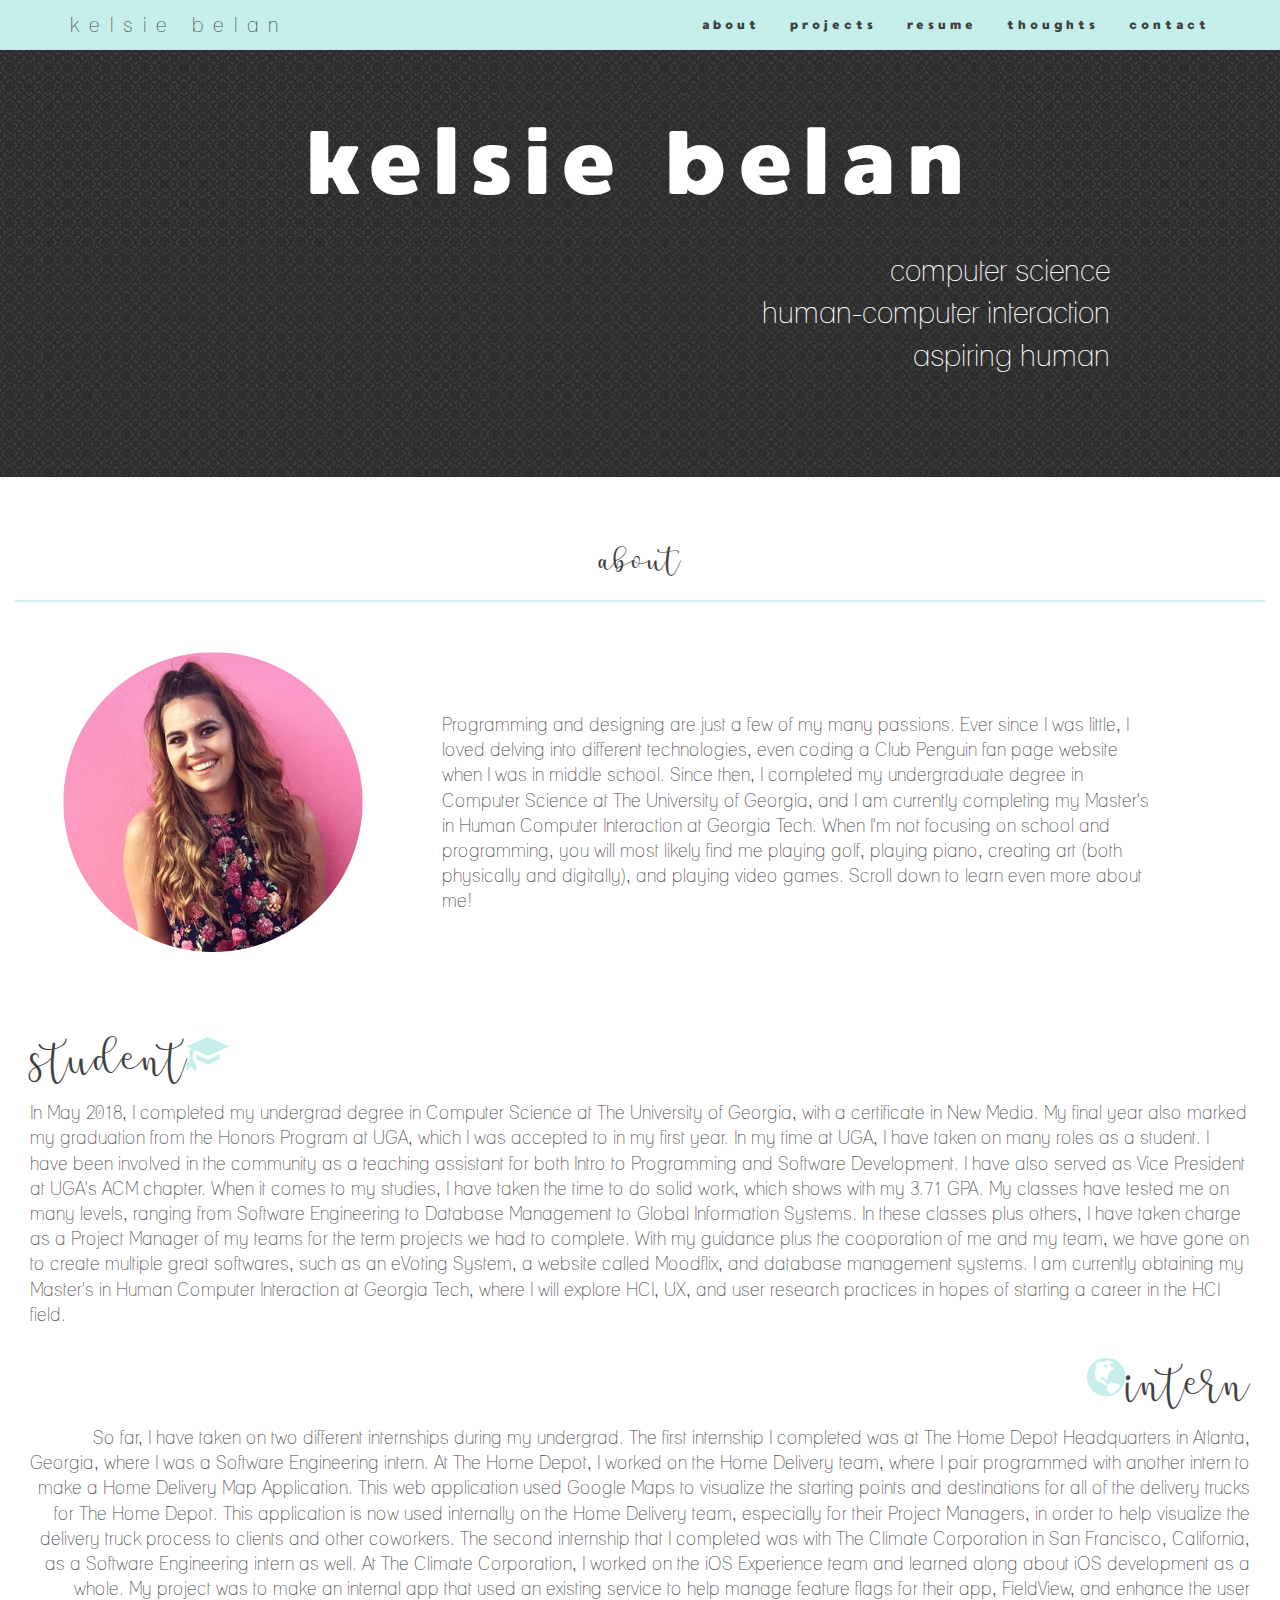
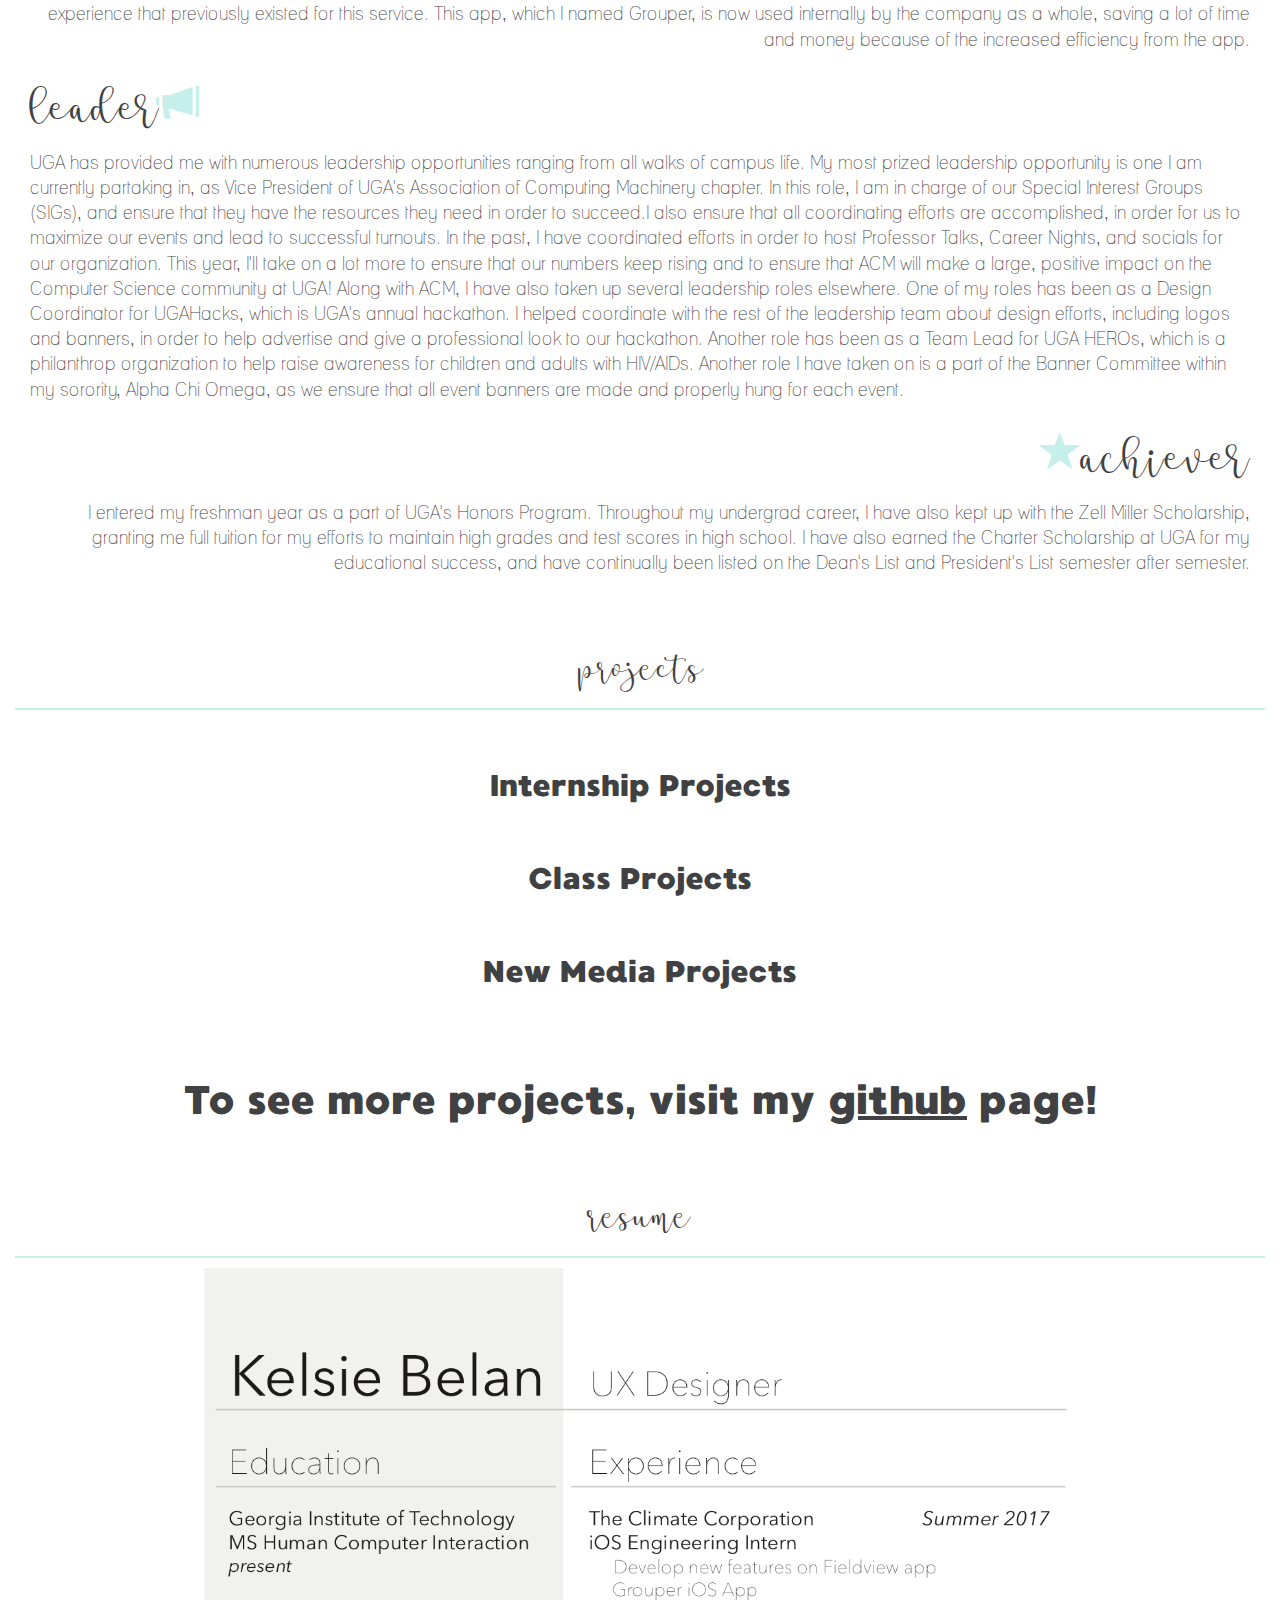
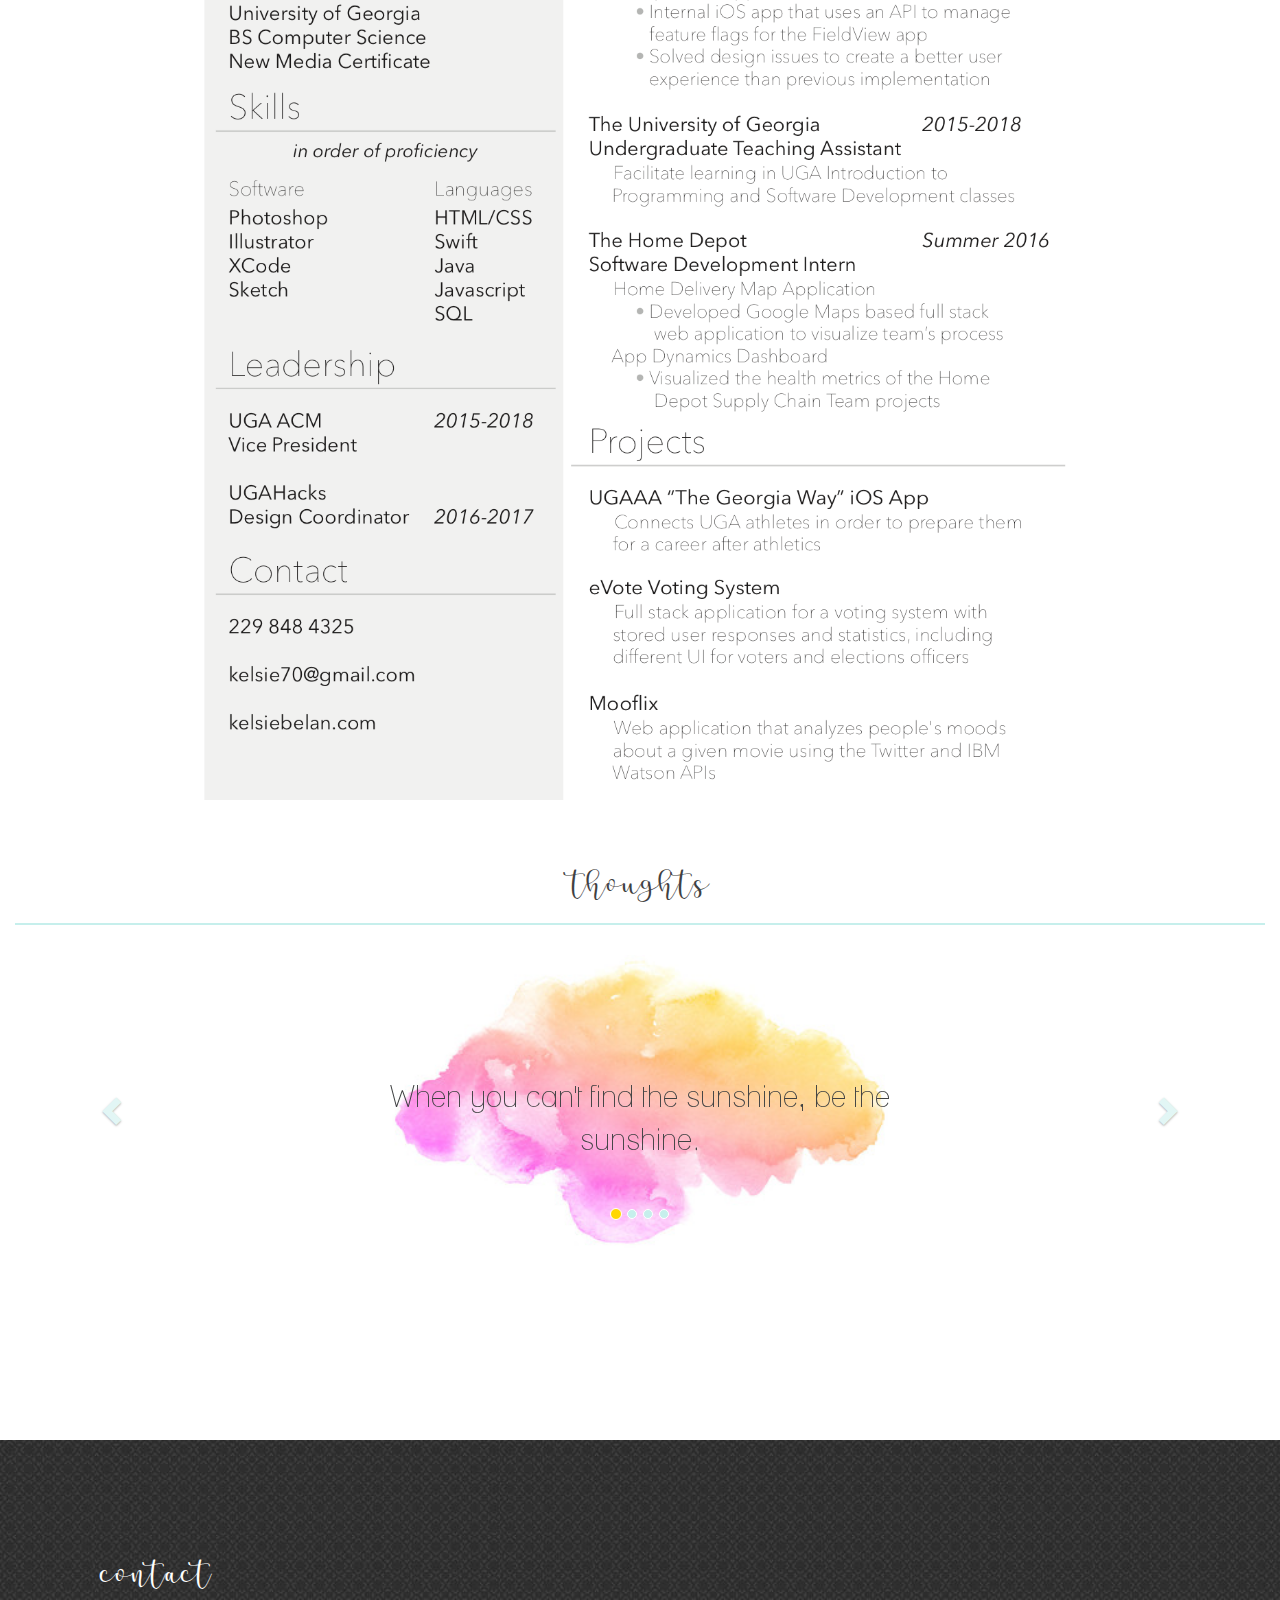
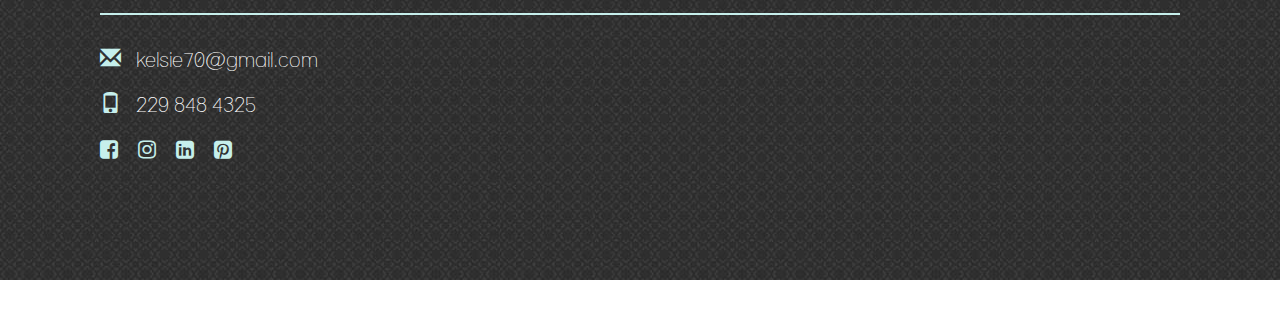
==== commit 794805ac: "Added new resume, updated to show gt" ====
--- a/index.html
+++ b/index.html
@@ -63,9 +63,7 @@
         </div>
         <div class="col-sm-7 about" style="padding-top: 50px;">
             <h4>Programming and designing are just a few of my many passions. Ever since I was little, I loved delving into different technologies, even coding a Club Penguin fan page 
-            website when I was in middle school. Since then, I have taken my programming to the next
-            level at the University of Georgia, where I am in my fourth and final year, and really
-            going strong in the technology realm. When I'm not focusing on school and programming, you
+            website when I was in middle school. Since then, I completed my undergraduate degree in Computer Science at The University of Georgia, and I am currently completing my Master's in Human Computer Interaction at Georgia Tech. When I'm not focusing on school and programming, you
             will most likely find me playing golf, playing piano, creating art (both physically and
             digitally), and playing video games. Scroll down to learn even more about me!</h4>
         </div>
@@ -75,7 +73,7 @@
     
   <div class="row">
       <div class="about-titlel">student<span class="glyphicon glyphicon-education about-icon"></span></div>
-        <div class="paddingl"><h4>As of now, I am in my fourth and final undergraduate year at the University of Georgia. I am majoring in Computer Science and I am completing a certificate in New Media. My final year will also mark my graduation from the Honors Program at UGA, which I was accepted to in my first year. In my time at UGA, I have taken on many roles as a student. I have been involved in the community as a teaching assistant for both Intro to Programming and Software Development. I have also served as Vice President at UGA's ACM chapter. When it comes to my studies, I have taken the time to do solid work, which shows with my 3.71 GPA. My classes have tested me on many levels, ranging from Software Engineering to Database Management to Global Information Systems. In these classes plus others, I have taken charge as a Project Manager of my teams for the term projects we had to complete. With my guidance plus the cooporation of me and my team, we have gone on to create multiple great softwares, such as an eVoting System, a website called Moodflix, and database management systems.</h4></div>
+        <div class="paddingl"><h4>In May 2018, I completed my undergrad degree in Computer Science at The University of Georgia, with a certificate in New Media. My final year also marked my graduation from the Honors Program at UGA, which I was accepted to in my first year. In my time at UGA, I have taken on many roles as a student. I have been involved in the community as a teaching assistant for both Intro to Programming and Software Development. I have also served as Vice President at UGA's ACM chapter. When it comes to my studies, I have taken the time to do solid work, which shows with my 3.71 GPA. My classes have tested me on many levels, ranging from Software Engineering to Database Management to Global Information Systems. In these classes plus others, I have taken charge as a Project Manager of my teams for the term projects we had to complete. With my guidance plus the cooporation of me and my team, we have gone on to create multiple great softwares, such as an eVoting System, a website called Moodflix, and database management systems. I am currently obtaining my Master's in Human Computer Interaction at Georgia Tech, where I will explore HCI, UX, and user research practices in hopes of starting a career in the HCI field.</h4></div>
     </div>
     
     <div class="row">
@@ -91,7 +89,7 @@
     
     <div class="row">
       <div class="about-titler"><span class="glyphicon glyphicon-star about-icon"></span>achiever</div>
-        <div class="paddingr"><h4>I entered my freshman year as a part of UGA's Honors Program, and I intend to graduate having the Honors Program requirements complete by taking honors classes (some at the graduate level), and participating in Honors Program events. Throughout my undergrad career, I have also kept up with the Zell Miller Scholarship, granting me full tuition for my efforts to maintain high grades and test scores in high school. I have also earned the Charter Scholarship at UGA for my educational success, and have continually been listed on the Dean's List and President's List semester after semester.</h4></div>
+        <div class="paddingr"><h4>I entered my freshman year as a part of UGA's Honors Program. Throughout my undergrad career, I have also kept up with the Zell Miller Scholarship, granting me full tuition for my efforts to maintain high grades and test scores in high school. I have also earned the Charter Scholarship at UGA for my educational success, and have continually been listed on the Dean's List and President's List semester after semester.</h4></div>
     </div>
     
 </div>
@@ -108,6 +106,8 @@
             </div>
             <div class="col-sm-7 about">
                 <h3>Grouper</h3>
+                <img src ="Grouper1.png" align="left" style="width:50%;height:50%;">
+                <img src ="Grouper2.PNG" aligh="right" style="width:50%;height:50%;">
                 <h4>Grouper is an iOS app I created for my internship at The Climate Corporation. I built this app from scratch using Swift and an internal API used within Climate in order to manage feature flags for Climate's app, FieldView. The purpose of this app was to make it easier to manage feature flags with the implementation of a better user experience. Lots of design decisions were made, and I learned a lot about iOS programming and UX design decisions along the way. At the end of my internship, I was able to run Grouper through Fabric and out to production as a downloadable app. Because of this, Grouper is now used internally by the company in order to more easily manage feature flags, saving time and money because of this more efficent process.</h4>
             </div>
         </div>
@@ -198,7 +198,7 @@
     
 <div id="resume" class= "container-fluid text-center">
     <h2>RESUME</h2>
-    <img src="kelsiebelanresumeweb.png" style="width:90%;">
+    <img src="kelsieresume.png" style="width:70%;">
 </div>
     
 <div id="thoughts" class = "container-fluid text-center">
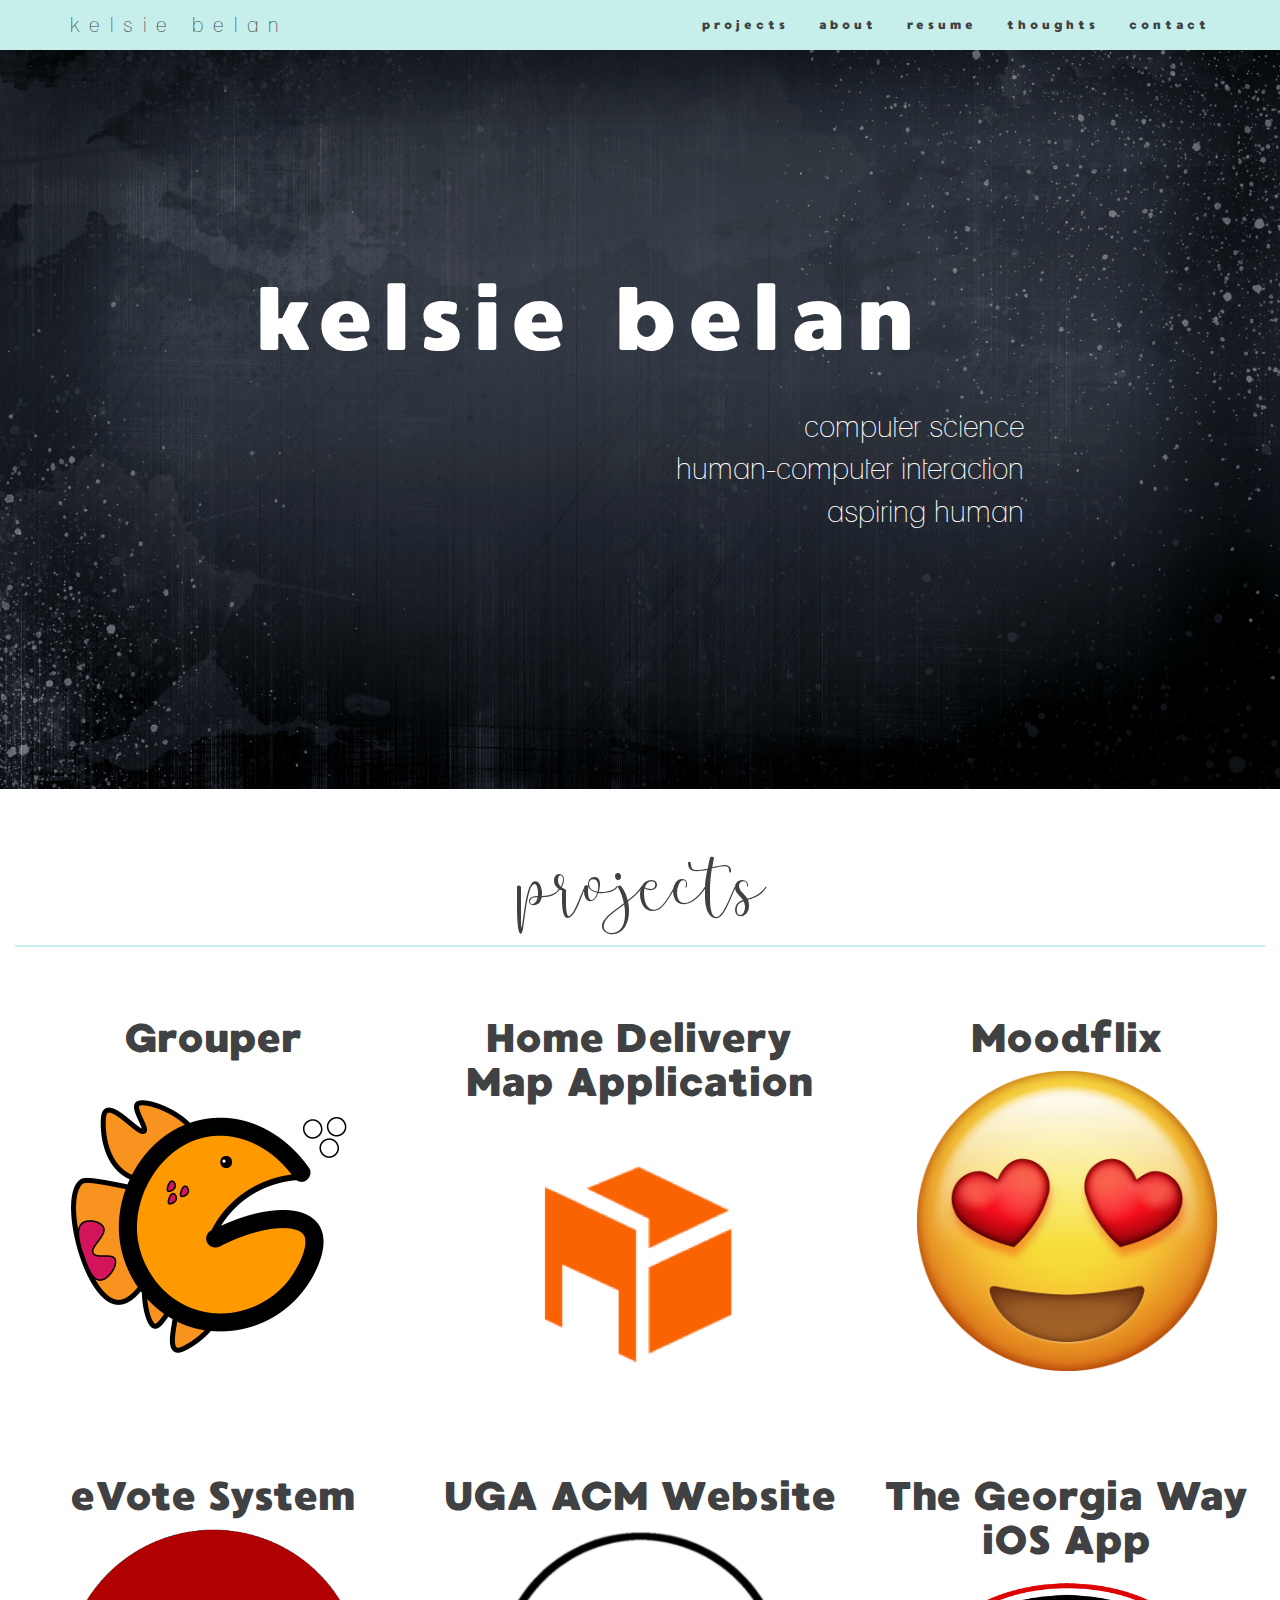
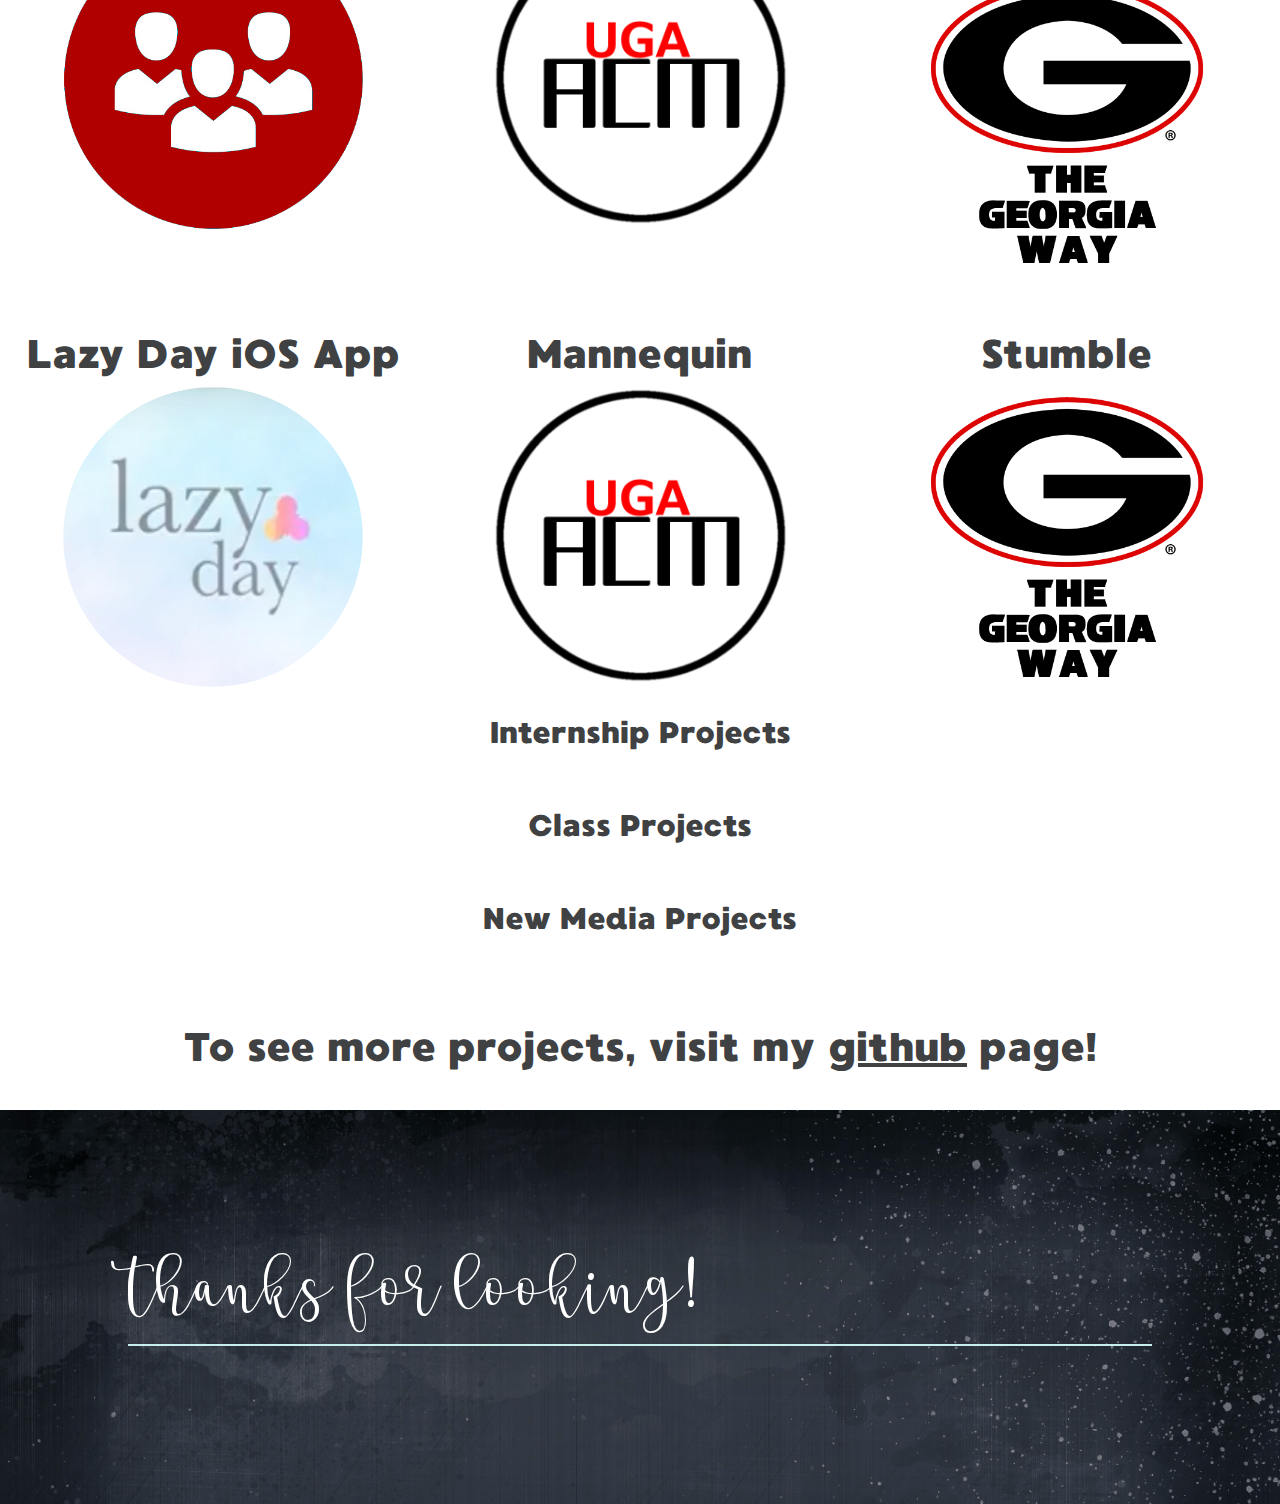
==== commit aabe092f: "totally redesign of website with new pages - still left project drop downs" ====
--- a/index.html
+++ b/index.html
@@ -24,15 +24,15 @@
         <span class="icon-bar"></span>
         <span class="icon-bar"></span> 
       </button>
-      <a class="navbar-brand" href="#">kelsie belan</a>
+      <a class="navbar-brand" href="index.html">kelsie belan</a>
     </div>
     <div class="collapse navbar-collapse" id="myNavbar">
       <ul class="nav navbar-nav navbar-right">
-        <li><a href="#about">about</a></li>
         <li><a href="#projects">projects</a></li>
-        <li><a href="#resume">resume</a></li>
+        <li><a href="about.html">about</a></li>
+        <li><a href="resume.html">resume</a></li>
         <li><a href="#thoughts">thoughts</a></li>
-        <li><a href="#contact">contact</a></li>
+        <li><a href="contact.html">contact</a></li>
       </ul>
     </div>
   </div>
@@ -53,52 +53,63 @@
     <div class="desctitle"><span class="gold-ani">aspiring human</span></div>
 </div>
     
-    
-<div id="about" class="container-fluid text-center">
-  <h2>ABOUT</h2>
-  <br>
-    <div class="row">
-        <div class="col-sm-4">
-            <img src="kelsiecircle.png" style="width:300px;height:300px;">
-        </div>
-        <div class="col-sm-7 about" style="padding-top: 50px;">
-            <h4>Programming and designing are just a few of my many passions. Ever since I was little, I loved delving into different technologies, even coding a Club Penguin fan page 
-            website when I was in middle school. Since then, I completed my undergraduate degree in Computer Science at The University of Georgia, and I am currently completing my Master's in Human Computer Interaction at Georgia Tech. When I'm not focusing on school and programming, you
-            will most likely find me playing golf, playing piano, creating art (both physically and
-            digitally), and playing video games. Scroll down to learn even more about me!</h4>
-        </div>
-    </div>
-    
-    <br><br><br>
-    
-  <div class="row">
-      <div class="about-titlel">student<span class="glyphicon glyphicon-education about-icon"></span></div>
-        <div class="paddingl"><h4>In May 2018, I completed my undergrad degree in Computer Science at The University of Georgia, with a certificate in New Media. My final year also marked my graduation from the Honors Program at UGA, which I was accepted to in my first year. In my time at UGA, I have taken on many roles as a student. I have been involved in the community as a teaching assistant for both Intro to Programming and Software Development. I have also served as Vice President at UGA's ACM chapter. When it comes to my studies, I have taken the time to do solid work, which shows with my 3.71 GPA. My classes have tested me on many levels, ranging from Software Engineering to Database Management to Global Information Systems. In these classes plus others, I have taken charge as a Project Manager of my teams for the term projects we had to complete. With my guidance plus the cooporation of me and my team, we have gone on to create multiple great softwares, such as an eVoting System, a website called Moodflix, and database management systems. I am currently obtaining my Master's in Human Computer Interaction at Georgia Tech, where I will explore HCI, UX, and user research practices in hopes of starting a career in the HCI field.</h4></div>
-    </div>
-    
-    <div class="row">
-      <div class="about-titler"><span class="glyphicon glyphicon-globe about-icon"></span>intern</div>
-        <div class="paddingr"><h4>So far, I have taken on two different internships during my undergrad. The first internship I completed was at The Home Depot Headquarters in Atlanta, Georgia, where I was a Software Engineering intern. At The Home Depot, I worked on the Home Delivery team, where I pair programmed with another intern to make a Home Delivery Map Application. This web application used Google Maps to visualize the starting points and destinations for all of the delivery trucks for The Home Depot. This application is now used internally on the Home Delivery team, especially for their Project Managers, in order to help visualize the delivery truck process to clients and other coworkers.
-        The second internship that I completed was with The Climate Corporation in San Francisco, California, as a Software Engineering intern as well. At The Climate Corporation, I worked on the iOS Experience team and learned along about iOS development as a whole. My project was to make an internal app that used an existing service to help manage feature flags for their app, FieldView, and enhance the user experience that previously existed for this service. This app, which I named Grouper, is now used internally by the company as a whole, saving a lot of time and money because of the increased efficiency from the app.</h4></div>
-    </div>
-    
-    <div class="row">
-      <div class="about-titlel">leader<span class="glyphicon glyphicon-bullhorn about-icon"></span></div>
-        <div class="paddingl"><h4>UGA has provided me with numerous leadership opportunities ranging from all walks of campus life. My most prized leadership opportunity is one I am currently partaking in, as Vice President of UGA's Association of Computing Machinery chapter. In this role, I am in charge of our Special Interest Groups (SIGs), and ensure that they have the resources they need in order to succeed.I also ensure that all coordinating efforts are accomplished, in order for us to maximize our events and lead to successful turnouts. In the past, I have coordinated efforts in order to host Professor Talks, Career Nights, and socials for our organization. This year, I'll take on a lot more to ensure that our numbers keep rising and to ensure that ACM will make a large, positive impact on the Computer Science community at UGA! Along with ACM, I have also taken up several leadership roles elsewhere. One of my roles has been as a Design Coordinator for UGAHacks, which is UGA's annual hackathon. I helped coordinate with the rest of the leadership team about design efforts, including logos and banners, in order to help advertise and give a professional look to our hackathon. Another role has been as a Team Lead for UGA HEROs, which is a philanthrop organization to help raise awareness for children and adults with HIV/AIDs. Another role I have taken on is a part of the Banner Committee within my sorority, Alpha Chi Omega, as we ensure that all event banners are made and properly hung for each event. </h4></div>
-    </div>
-    
-    <div class="row">
-      <div class="about-titler"><span class="glyphicon glyphicon-star about-icon"></span>achiever</div>
-        <div class="paddingr"><h4>I entered my freshman year as a part of UGA's Honors Program. Throughout my undergrad career, I have also kept up with the Zell Miller Scholarship, granting me full tuition for my efforts to maintain high grades and test scores in high school. I have also earned the Charter Scholarship at UGA for my educational success, and have continually been listed on the Dean's List and President's List semester after semester.</h4></div>
-    </div>
-    
-</div>
-    
 <div id="projects" class = "container-fluid text-center">
     <h2>PROJECTS</h2>
     <br>
+    
+    
+    <div class="row">
+            <div class="col-sm-4">
+                <h3>Grouper</h3>
+                <img src="groupertransparent.png" style="width:300px;height:300px;">
+                
+            </div>
+            <div class="col-sm-4">
+                <h3>Home Delivery Map Application</h3>
+                <img src="homedepot.png" style="width:300px;height:300px;">
+            </div>
+            <div class="col-sm-4">
+                <h3>Moodflix</h3>
+                <img src="heartemoji.png" style="width:300px;height:300px;">
+            </div>
+    </div>
+    <br>
+    <div class="row">
+            <div class="col-sm-4">
+                <h3>eVote System</h3>
+                <img src="votingcircle.png" style="width:300px;height:300px;">
+            </div>
+            <div class="col-sm-4">
+                <h3>UGA ACM Website</h3>
+                <img src="acmlogo.png" style="width:300px;height:300px;">
+            </div>
+            <div class="col-sm-4">
+                <h3>The Georgia Way iOS App</h3>
+                <img src="thegeorgiaway.png" style="width:300px;height:300px;">
+            </div>
+    </div>
+    <br>
+    <div class="row">
+            <div class="col-sm-4">
+                <h3>Lazy Day iOS App</h3>
+                <img src="lazyday.png" style="width:300px;height:300px;">
+            </div>
+            <div class="col-sm-4">
+                <h3>Mannequin</h3>
+                <img src="acmlogo.png" style="width:300px;height:300px;">
+            </div>
+            <div class="col-sm-4">
+                <h3>Stumble</h3>
+                <img src="thegeorgiaway.png" style="width:300px;height:300px;">
+            </div>
+    </div>
+    
+    
+    
     <details>
         <summary>Internship Projects</summary>
+        
+        
         
         <div class="row">
             <div class="col-sm-4">
@@ -196,84 +207,10 @@
     <h3>To see more projects, visit my <a href="https://github.com/Kelsie70" class="link-ani">github</a> page!</h3>
 </div>
     
-<div id="resume" class= "container-fluid text-center">
-    <h2>RESUME</h2>
-    <img src="kelsieresume.png" style="width:70%;">
-</div>
-    
-<div id="thoughts" class = "container-fluid text-center">
-    <h2>THOUGHTS</h2>
-   <div id="text-carousel" class="carousel slide" data-ride="carousel">
-    
-    <div class="row">
-        <div class="col-xs-offset-3 col-xs-6">
-            <div class="carousel-inner">
-                <div class="item active">
-                    <div class="carousel-content">
-                        <div>
-                            <p>When you can't find the sunshine, be the sunshine.</p>
-                        </div>
-                    </div>
-                </div>
-                <div class="item">
-                    <div class="carousel-content">
-                        <div>
-                            <p>Be silly. Be honest. Be kind.</p>
-                            <p>- Raplh Waldo Emerson</p>
-                        </div>
-                    </div>
-                </div>
-                <div class="item">
-                    <div class="carousel-content">
-                        <div>         
-                            <p>Do something today that your future self will thank you for.</p>
-                        </div>
-                    </div>
-                </div>
-                <div class="item">
-                    <div class="carousel-content">
-                        <div>    
-                            <p>Do it with passion</p>
-                            <p>or not at all.</p>
-                        </div>
-                    </div>
-                </div>
-            </div>
-        </div>
-    </div>
-       
-    <a class="left carousel-control" href="#text-carousel" data-slide="prev">
-    <span class="glyphicon glyphicon-chevron-left"></span>
-  </a>
- <a class="right carousel-control" href="#text-carousel" data-slide="next">
-    <span class="glyphicon glyphicon-chevron-right"></span>
-  </a>
-<ol class="carousel-indicators">
-    <li data-target="#text-carousel" data-slide-to="0" class="active"></li>
-    <li data-target="#text-carousel" data-slide-to="1"></li>
-    <li data-target="#text-carousel" data-slide-to="2"></li>
-    <li data-target="#text-carousel" data-slide-to="2"></li>
-  </ol>
-</div>
-</div>
-
-  <!-- SnapWidget -->
-    <div style="text-align: center">
-<script src="https://snapwidget.com/js/snapwidget.js"></script>
-<iframe src="https://snapwidget.com/embed/427097" class="snapwidget-widget" allowTransparency="true" frameborder="0" scrolling="no" style="border:none; overflow:hidden; width:80%;"></iframe>
-        </div>
-    
-<div id="contact" class = "jumbotron">
-    
-    <h2>CONTACT</h2>
-    <br>
-    <p><span class="glyphicon glyphicon-envelope contact-icon"></span>kelsie70@gmail.com</p>
-    <p><span class="glyphicon glyphicon glyphicon-phone contact-icon"></span>229 848 4325</p>
-    <p><a href="https://www.facebook.com/kelsie.belan"><span class="fa fa-facebook-square contact-icon" ></span></a>
-        <a href="https://www.instagram.com/kelsiebelan/"><span class="fa fa-instagram contact-icon"></span></a>
-        <a href="https://www.linkedin.com/in/kelsiebelan/"><span class="fa fa-linkedin-square contact-icon"></span></a>
-        <a href="https://www.pinterest.com/kelsie70/"><span class="fa fa-pinterest-square contact-icon"></span></a>
-    </p>
+    <div class = "jumbotron_sub">
+    
+    <h2>Thanks for looking!</h2>
+    <br>
     
 </div>
 
--- a/style.css
+++ b/style.css
@@ -1,3 +1,4 @@
+
 h1 {
     font-family: Stea;
 }
@@ -13,15 +14,17 @@
 .nametitle {
     font-family: WaffleSoft;
     font-size: 90px;
-    text-align: center;
+    text-align: ;
     letter-spacing: 10px;
+    color: white;
 }
 
 .desctitle {
     font-family: LANENAR_;
     font-size: 30px;
     text-align: right;
-    padding-right: 70px;
+    padding-right: 0px;
+    color: white;
 }
 
 .link-ani {
@@ -64,6 +67,7 @@
     font-family: Stea;
     border-bottom: 2px solid #c6efec;
     padding-bottom: 20px;
+    font-size: 60px;
 }
 
 h3 {
@@ -74,10 +78,15 @@
 h4 {
     font-family: LANENAR_;
     line-height: 1.4;
+    font-size: 20px;
 }
 
 h5 {
     font-family: WaffleSoft;
+}
+
+.tab {
+    padding-left: 30px;
 }
 
 @font-face {
@@ -108,9 +117,20 @@
 
 .jumbotron {
     background-color: #3f4142;
-    background-image: url("graybackground1.jpg");
-    color: white;
-    padding: 100px;
+    background-image: url("dark_bg.jpg");
+    opacity: 1.0;
+    padding: 20%;
+    background-size: cover;
+    color: white;
+}
+
+.jumbotron_sub {
+    background-color: #3f4142;
+    background-image: url("dark_bg.jpg");
+    opacity: 1.0;
+    padding: 10%;
+    background-size: cover;
+    color: white;
 }
 
 .container-fluid {
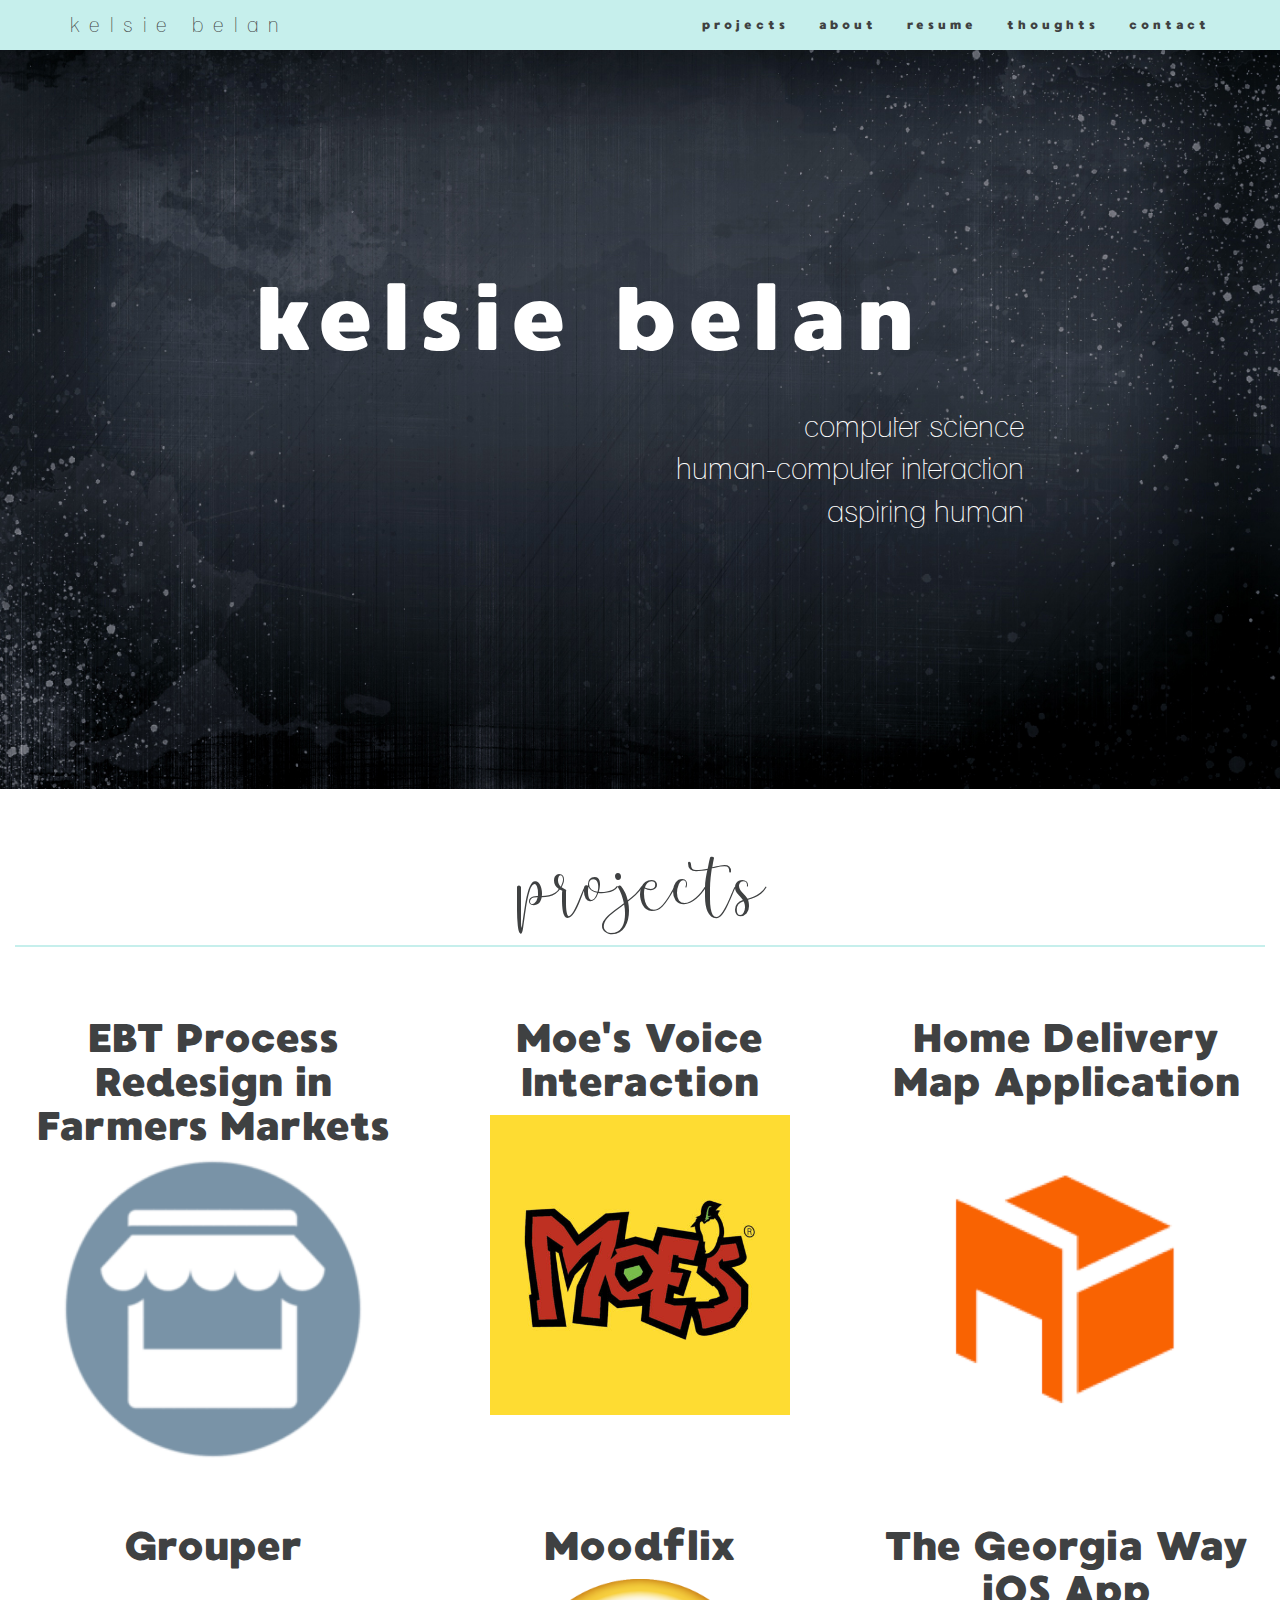
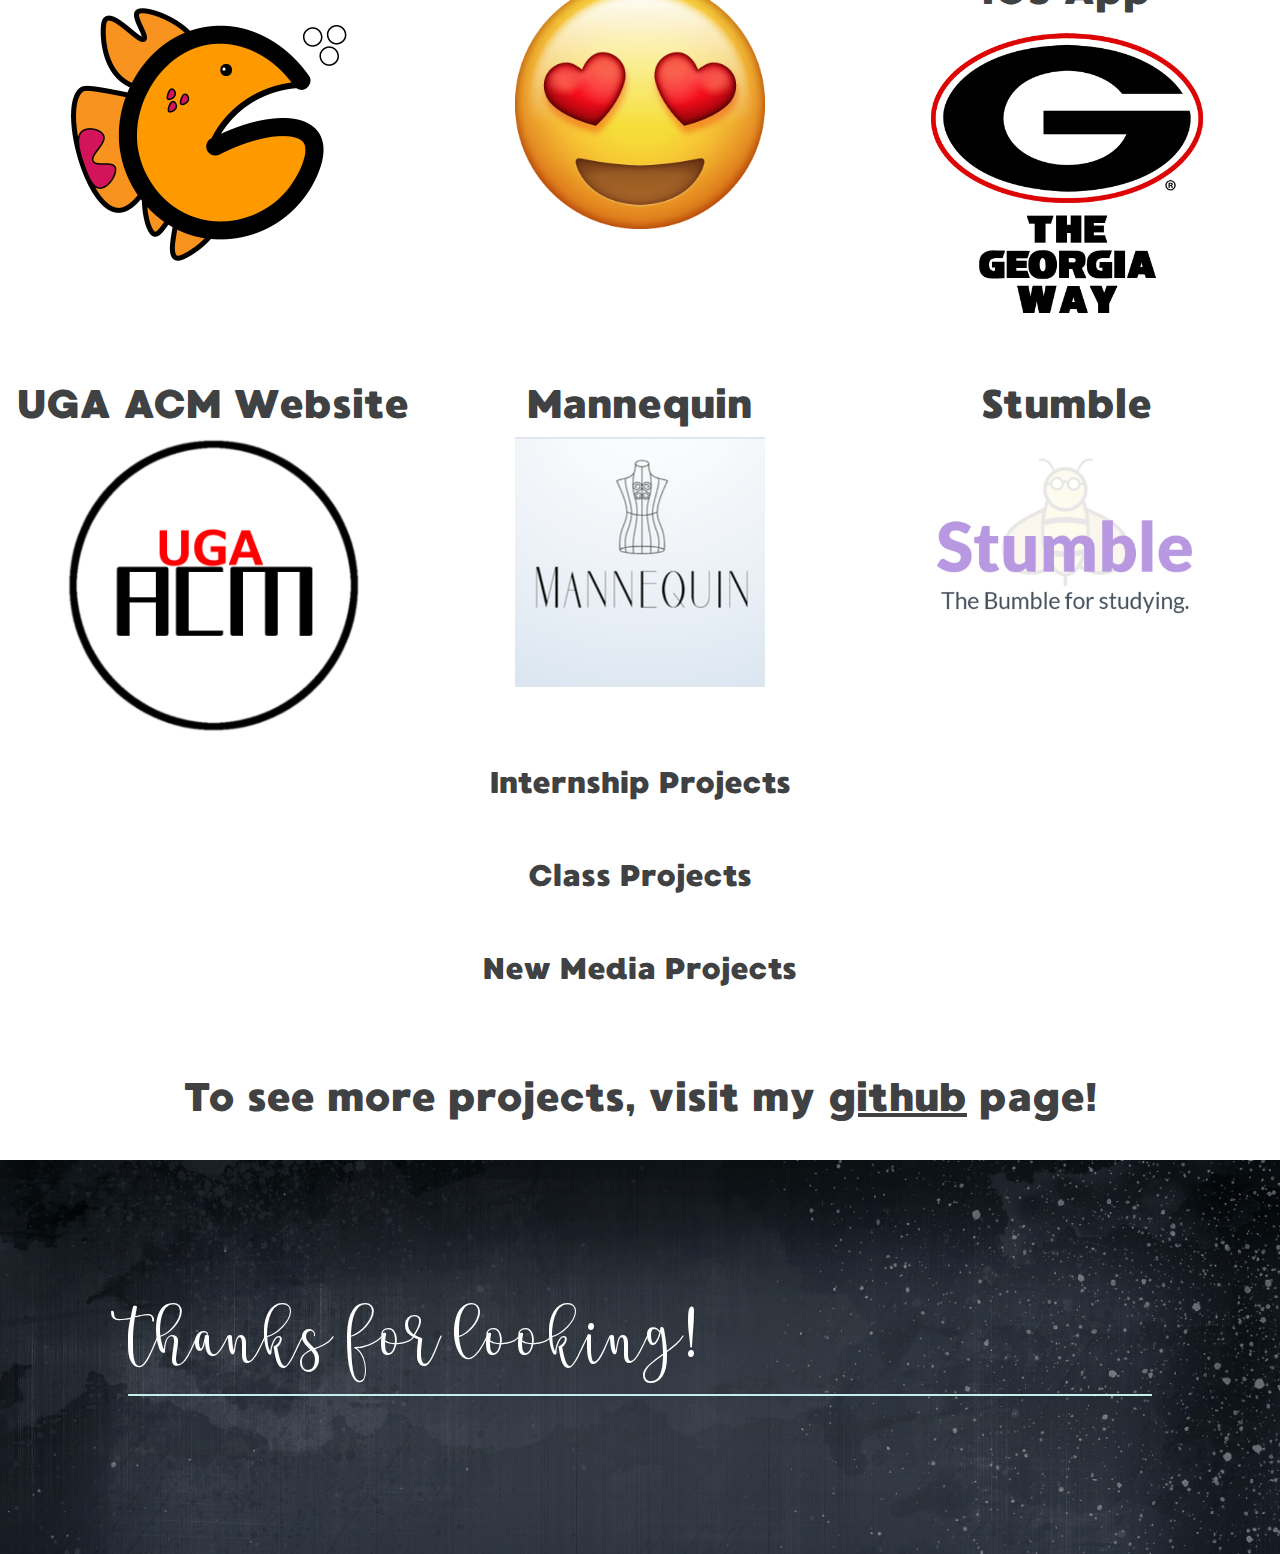
==== commit c13df11d: "added buttons and html pages for all projects" ====
--- a/index.html
+++ b/index.html
@@ -60,47 +60,46 @@
     
     <div class="row">
             <div class="col-sm-4">
+                <h3>EBT Process Redesign in Farmers Markets</h3>
+                <a href="farmersmarket.html"><img src="farmersmarket.png" style="width:300px;height:300px;"></a>
+            </div>
+            <div class="col-sm-4">
+                <h3>Moe's Voice Interaction</h3>
+                <a href="moesvoice.html"><img src="moes.jpg" style="width:300px;height:300px;"></a>
+            </div>
+            <div class="col-sm-4">
+                <h3>Home Delivery Map Application</h3>
+                <a href="homedepot.html"><img src="homedepot.png" style="width:350px;height:350px;"></a>
+            </div>
+    </div>
+    <br>
+    <div class="row">
+            <div class="col-sm-4">
                 <h3>Grouper</h3>
-                <img src="groupertransparent.png" style="width:300px;height:300px;">
-                
-            </div>
-            <div class="col-sm-4">
-                <h3>Home Delivery Map Application</h3>
-                <img src="homedepot.png" style="width:300px;height:300px;">
+                <a href="grouper.html"><img src="groupertransparent.png" style="width:300px;height:300px;"></a>
             </div>
             <div class="col-sm-4">
                 <h3>Moodflix</h3>
-                <img src="heartemoji.png" style="width:300px;height:300px;">
+                <a href="moodflix.html"><img src="heartemoji.png" style="width:250px;height:250px;"></a>
+            </div>
+            <div class="col-sm-4">
+                <h3>The Georgia Way iOS App</h3>
+                <a href="thegeorgiaway.html"><img src="thegeorgiaway.png" style="width:300px;height:300px;"></a>
             </div>
     </div>
     <br>
     <div class="row">
             <div class="col-sm-4">
-                <h3>eVote System</h3>
-                <img src="votingcircle.png" style="width:300px;height:300px;">
-            </div>
-            <div class="col-sm-4">
                 <h3>UGA ACM Website</h3>
-                <img src="acmlogo.png" style="width:300px;height:300px;">
-            </div>
-            <div class="col-sm-4">
-                <h3>The Georgia Way iOS App</h3>
-                <img src="thegeorgiaway.png" style="width:300px;height:300px;">
-            </div>
-    </div>
-    <br>
-    <div class="row">
-            <div class="col-sm-4">
-                <h3>Lazy Day iOS App</h3>
-                <img src="lazyday.png" style="width:300px;height:300px;">
+                <a href="ugaacm.html"><img src="acmlogo.png" style="width:300px;height:300px;"></a>
             </div>
             <div class="col-sm-4">
                 <h3>Mannequin</h3>
-                <img src="acmlogo.png" style="width:300px;height:300px;">
+                <a href="mannequin.html"><img src="mannequin.png" style="width:250px;"></a>
             </div>
             <div class="col-sm-4">
                 <h3>Stumble</h3>
-                <img src="thegeorgiaway.png" style="width:300px;height:300px;">
+                <a href="stumble.html"><img src="stumble.png" style="width:350px;"></a>
             </div>
     </div>
     
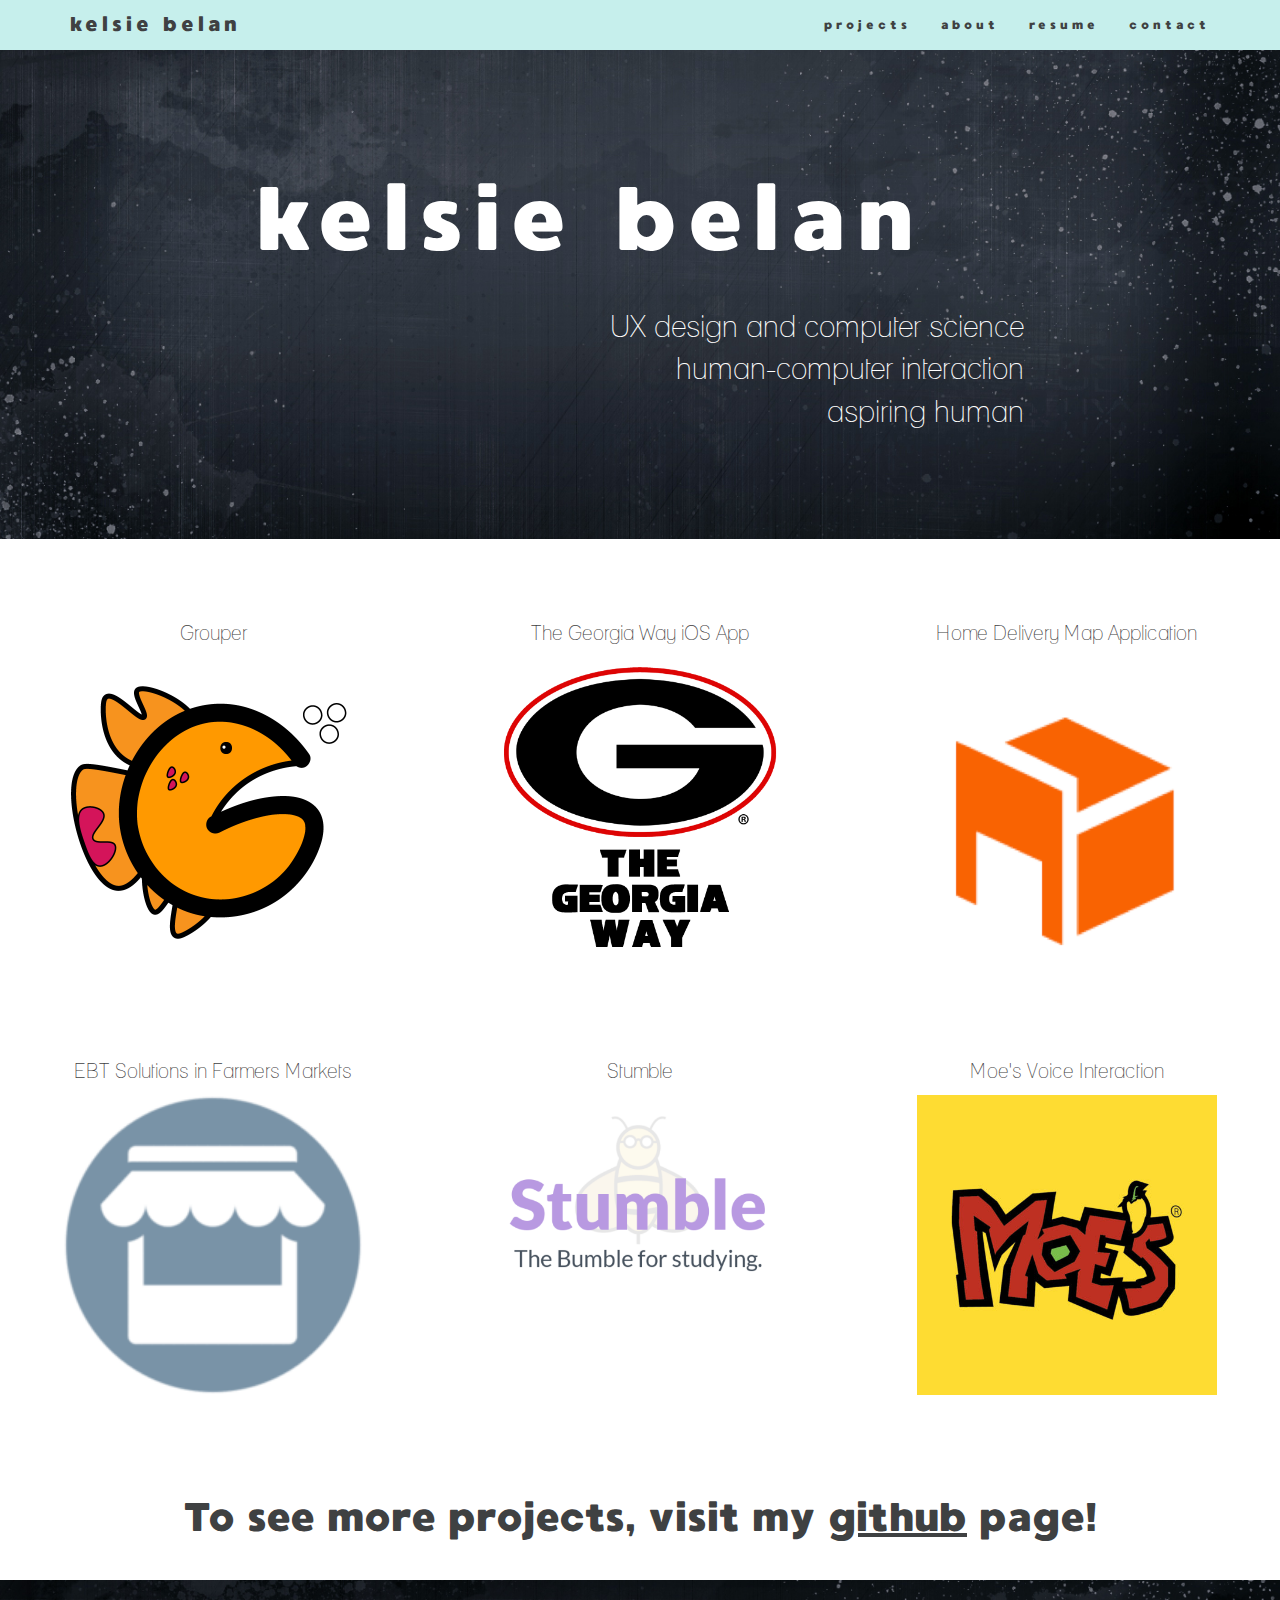
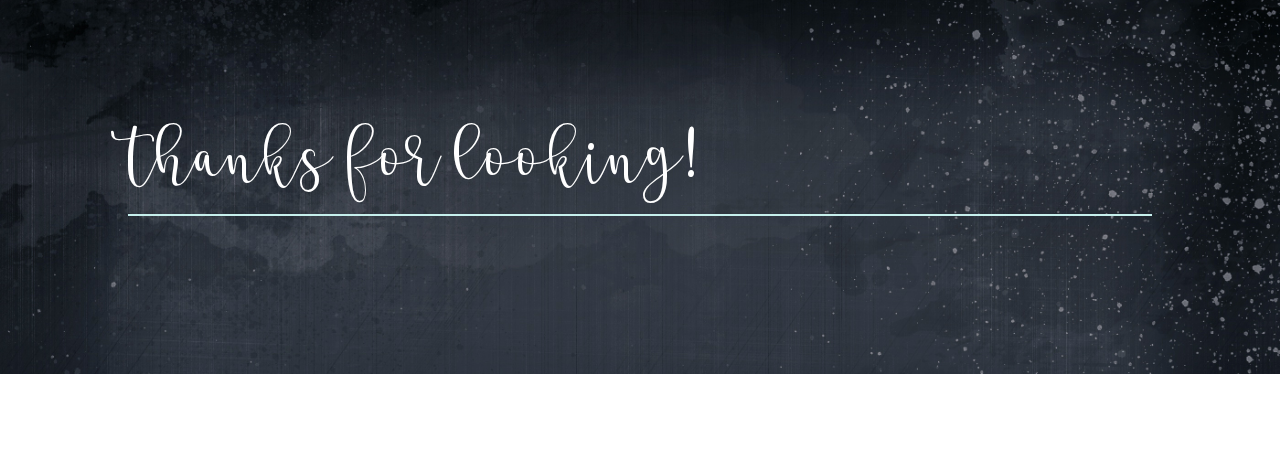
==== commit a84d43ec: "fully updated new website" ====
--- a/index.html
+++ b/index.html
@@ -31,7 +31,6 @@
         <li><a href="#projects">projects</a></li>
         <li><a href="about.html">about</a></li>
         <li><a href="resume.html">resume</a></li>
-        <li><a href="#thoughts">thoughts</a></li>
         <li><a href="contact.html">contact</a></li>
       </ul>
     </div>
@@ -48,63 +47,60 @@
     <h3>Come learn more about me!</h3>-->
     <div class="nametitle">kelsie belan</div>
     <br>
-    <div class="desctitle"><span class="gold-ani">computer science</span></div>
+    <div class="desctitle"><span class="gold-ani">UX design and computer science</span></div>
     <div class="desctitle"><span class="gold-ani">human-computer interaction</span></div>
     <div class="desctitle"><span class="gold-ani">aspiring human</span></div>
 </div>
     
 <div id="projects" class = "container-fluid text-center">
-    <h2>PROJECTS</h2>
-    <br>
+ 
     
     
     <div class="row">
             <div class="col-sm-4">
-                <h3>EBT Process Redesign in Farmers Markets</h3>
+                <h4>Grouper</h4>
+                <a href="grouper.html"><img src="groupertransparent.png" style="width:300px;height:300px;"></a>
+            </div>
+            <div class="col-sm-4">
+                 <h4>The Georgia Way iOS App</h4>
+                <a href="thegeorgiaway.html"><img src="thegeorgiaway.png" style="width:300px;height:300px;"></a>
+            </div>
+            <div class="col-sm-4">
+                <h4>Home Delivery Map Application</h4>
+                <a href="homedepot.html"><img src="homedepot.png" style="width:350px;height:350px;"></a>
+            </div>
+    </div>
+    <br>
+    <div class="row">
+            <div class="col-sm-4">
+                <h4>EBT Solutions in Farmers Markets</h4>
                 <a href="farmersmarket.html"><img src="farmersmarket.png" style="width:300px;height:300px;"></a>
             </div>
             <div class="col-sm-4">
-                <h3>Moe's Voice Interaction</h3>
+                <h4>Stumble</h4>
+                <a href="stumble.html"><img src="stumble.png" style="width:350px;"></a>
+            </div>
+            <div class="col-sm-4">
+                <h4>Moe's Voice Interaction</h4>
                 <a href="moesvoice.html"><img src="moes.jpg" style="width:300px;height:300px;"></a>
             </div>
-            <div class="col-sm-4">
-                <h3>Home Delivery Map Application</h3>
-                <a href="homedepot.html"><img src="homedepot.png" style="width:350px;height:350px;"></a>
-            </div>
     </div>
     <br>
     <div class="row">
             <div class="col-sm-4">
-                <h3>Grouper</h3>
-                <a href="grouper.html"><img src="groupertransparent.png" style="width:300px;height:300px;"></a>
-            </div>
-            <div class="col-sm-4">
-                <h3>Moodflix</h3>
-                <a href="moodflix.html"><img src="heartemoji.png" style="width:250px;height:250px;"></a>
-            </div>
-            <div class="col-sm-4">
-                <h3>The Georgia Way iOS App</h3>
-                <a href="thegeorgiaway.html"><img src="thegeorgiaway.png" style="width:300px;height:300px;"></a>
-            </div>
-    </div>
-    <br>
-    <div class="row">
-            <div class="col-sm-4">
-                <h3>UGA ACM Website</h3>
-                <a href="ugaacm.html"><img src="acmlogo.png" style="width:300px;height:300px;"></a>
-            </div>
-            <div class="col-sm-4">
-                <h3>Mannequin</h3>
-                <a href="mannequin.html"><img src="mannequin.png" style="width:250px;"></a>
-            </div>
-            <div class="col-sm-4">
-                <h3>Stumble</h3>
-                <a href="stumble.html"><img src="stumble.png" style="width:350px;"></a>
-            </div>
-    </div>
-    
-    
-    
+               
+            </div>
+            <div class="col-sm-4">
+                
+            </div>
+            <div class="col-sm-4">
+                
+            </div>
+    </div>
+    
+    
+    
+    <!--
     <details>
         <summary>Internship Projects</summary>
         
@@ -199,7 +195,7 @@
                 <h4>In my Rich Media Production class, I designed an app called Lazy Day. This app allows users to find ideas to plan around having a lazy day. This includes resources to find movies to watch, food delivery services, Pinterest ideas, and shopping. Find out more <a href="https://www.youtube.com/watch?v=9IfYgPBlFjc">here</a>!</h4></div>
         </div>
     </details>
-    
+    -->
     
     
     <br><br>
--- a/style.css
+++ b/style.css
@@ -110,9 +110,11 @@
 }
 
 .navbar-brand {
-    font-family: LANENAR_;
+    font-family: WaffleSoft;
+    font-size:20px;
+    /*font-family: LANENAR_;
     font-size: 20px;
-    letter-spacing: 10px;
+    letter-spacing: 10px;*/
 }
 
 .jumbotron {
@@ -121,6 +123,8 @@
     opacity: 1.0;
     padding: 20%;
     background-size: cover;
+    margin-bottom: -150px;
+    margin-top:-100px;
     color: white;
 }
 
